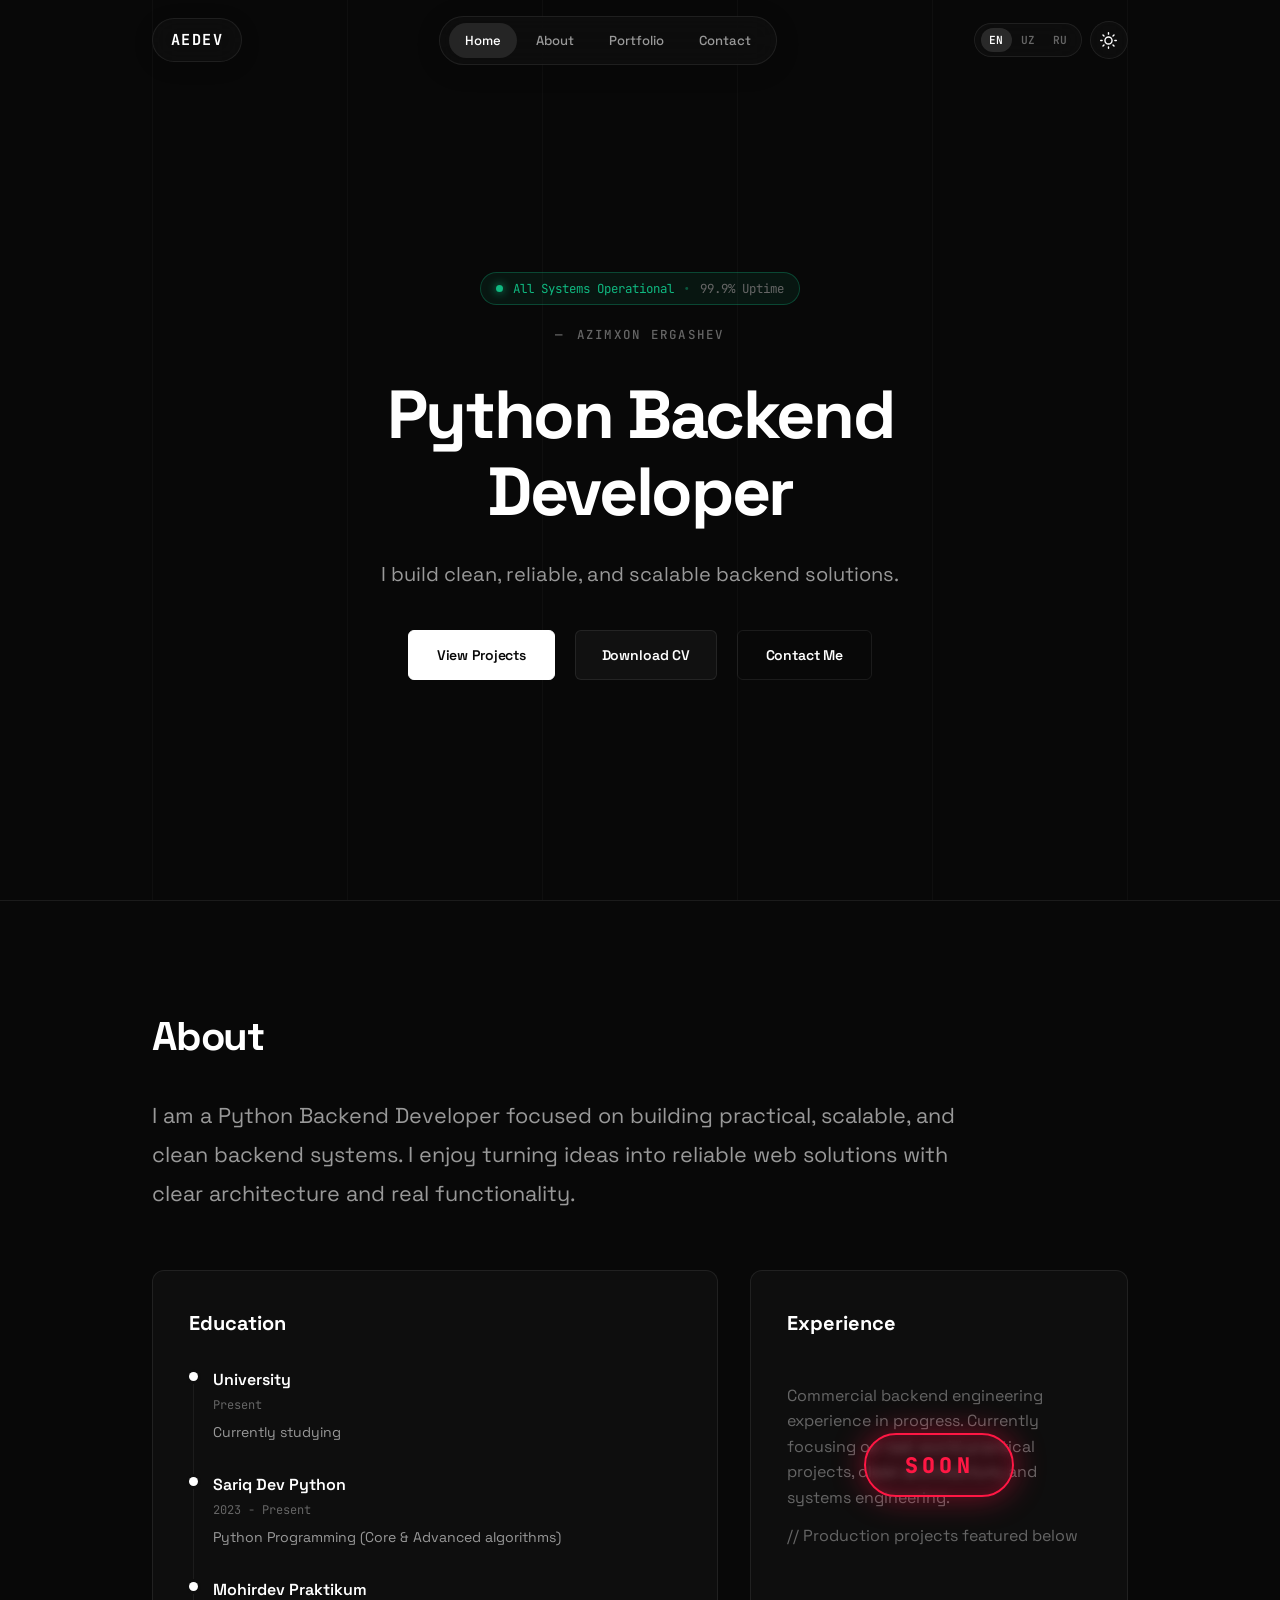
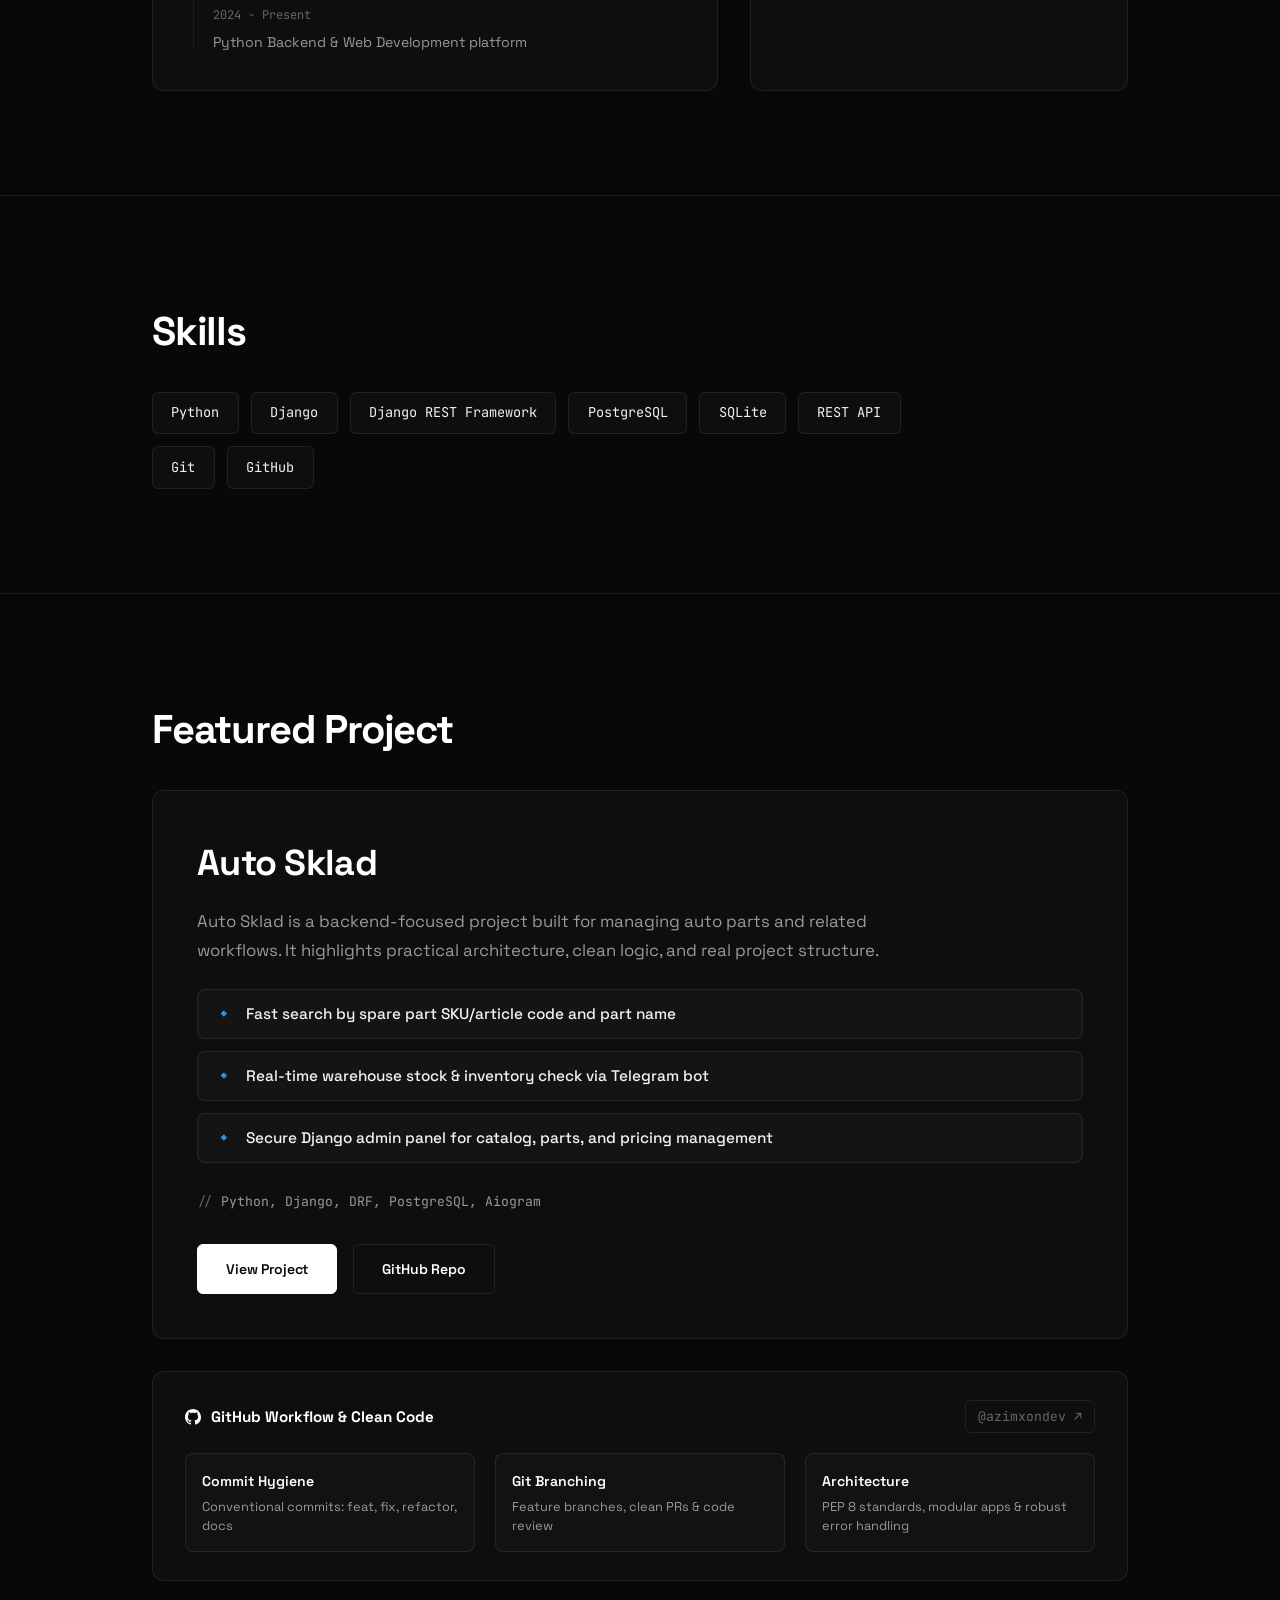
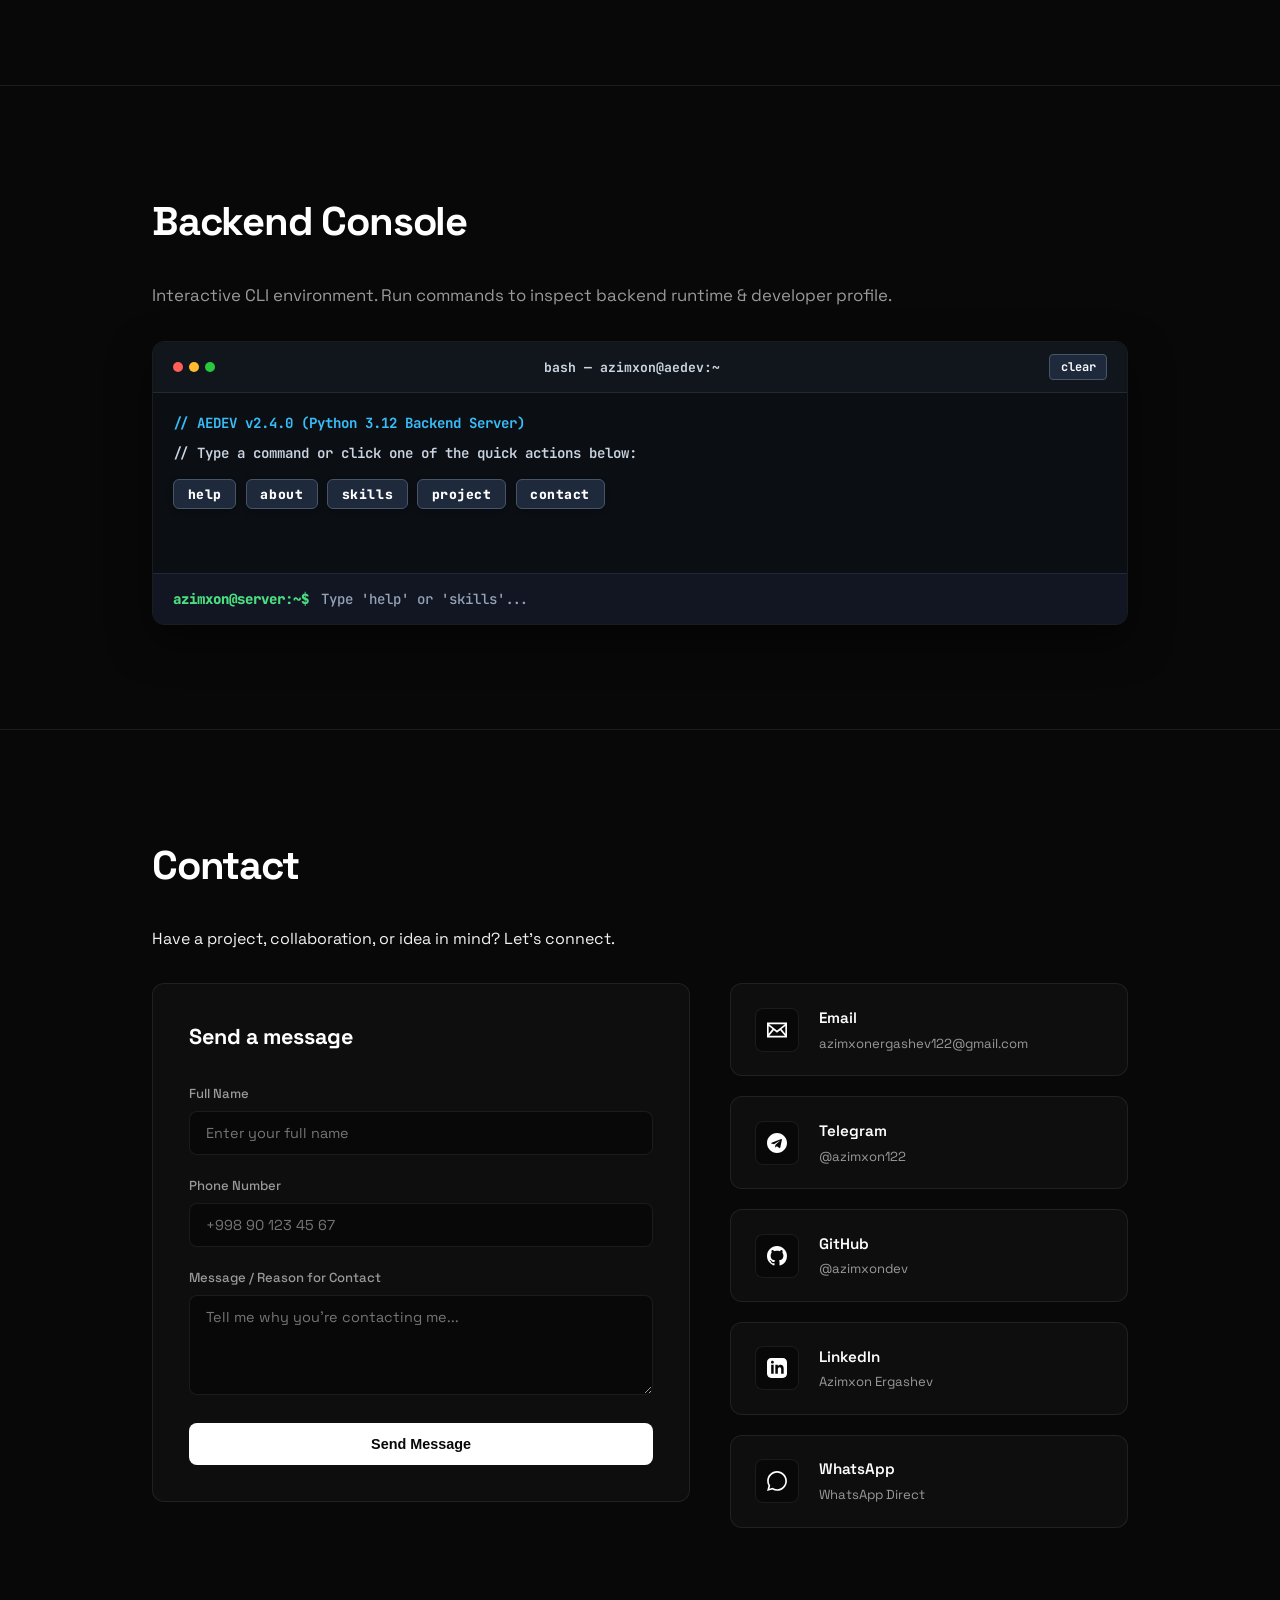
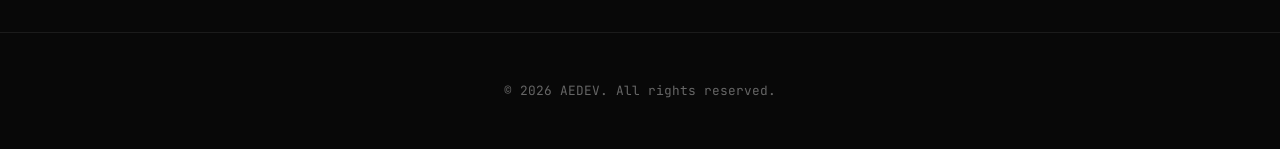
==== frontend/index.html @ 16f6b632 "feat: integrate FastAPI contact backend with direct Telegram notifications (@ae_contact_bot)" ====
<!DOCTYPE html>
<html lang="en" data-theme="dark">
<head>
  <meta charset="UTF-8">
  <meta name="viewport" content="width=device-width, initial-scale=1.0">
  <title>AEDEV — Azimxon Ergashev | Python Backend Developer</title>

  <!-- Favicon: Solid Black Circle with Centered White 'A' -->
  <link rel="icon" type="image/svg+xml" href="favicon.svg">
  <link rel="icon" type="image/png" sizes="32x32" href="favicon-32x32.png">
  <link rel="icon" type="image/png" sizes="16x16" href="favicon-16x16.png">
  <link rel="shortcut icon" href="favicon.ico">
  <link rel="apple-touch-icon" sizes="180x180" href="apple-touch-icon.png">
  <meta name="theme-color" content="#080808">

  <!-- SEO -->
  <meta name="description" content="Azimxon Ergashev — Python Backend Developer. I build clean, reliable, and scalable backend solutions.">
  <meta name="author" content="Azimxon Ergashev">
  <meta name="robots" content="index, follow">
  <link rel="canonical" href="https://azimxon.uz">

  <!-- Open Graph -->
  <meta property="og:type" content="website">
  <meta property="og:title" content="AEDEV — Azimxon Ergashev | Python Backend Developer">
  <meta property="og:description" content="I build clean, reliable, and scalable backend solutions.">
  <meta property="og:url" content="https://azimxon.uz">

  <!-- Google Fonts: Space Grotesk + JetBrains Mono -->
  <link rel="preconnect" href="https://fonts.googleapis.com">
  <link rel="preconnect" href="https://fonts.gstatic.com" crossorigin>
  <link href="https://fonts.googleapis.com/css2?family=JetBrains+Mono:wght@400;500;600&family=Space+Grotesk:wght@400;500;600;700;800&display=swap" rel="stylesheet">

  <!-- Stylesheet -->
  <link rel="stylesheet" href="style.css">
</head>
<body>

  <!-- Skip link for accessibility -->
  <a href="#main-content" class="skip-link">Skip to main content</a>

  <!-- Thin Vertical Grid Lines -->
  <div class="grid-lines" aria-hidden="true">
    <div class="grid-line"></div>
    <div class="grid-line"></div>
    <div class="grid-line"></div>
    <div class="grid-line"></div>
    <div class="grid-line"></div>
    <div class="grid-line"></div>
  </div>

  <!-- ======================================================================
       NAVBAR (Oval Floating Navbar + Theme & Language)
       ====================================================================== -->
  <header class="header" id="header">
    <div class="container header-inner">
      <a href="#hero" class="brand" aria-label="AEDEV — Azimxon Ergashev">
        <span>AEDEV</span>
      </a>

      <!-- Oval Navigation Pill -->
      <nav class="nav-pill" id="nav-pill" aria-label="Main Navigation">
        <ul class="nav-list">
          <li><a href="#hero" class="nav-link active" data-i18n="nav.home">Home</a></li>
          <li><a href="#about" class="nav-link" data-i18n="nav.about">About</a></li>
          <li><a href="#portfolio" class="nav-link" data-i18n="nav.portfolio">Portfolio</a></li>
          <li><a href="#contact" class="nav-link" data-i18n="nav.contact">Contact</a></li>
        </ul>
      </nav>

      <!-- Right Controls: Language Switcher + Day/Night Theme Toggle -->
      <div class="nav-controls">
        <!-- Language Switcher -->
        <div class="lang-switch" role="group" aria-label="Language Selector">
          <button type="button" class="lang-btn active" data-lang="en">EN</button>
          <button type="button" class="lang-btn" data-lang="uz">UZ</button>
          <button type="button" class="lang-btn" data-lang="ru">RU</button>
        </div>

        <!-- Day/Night Toggle Button -->
        <button type="button" class="theme-toggle-btn" id="theme-toggle" aria-label="Toggle light and dark theme">
          <!-- Sun Icon (shown in dark mode) -->
          <svg class="sun-icon" viewBox="0 0 24 24">
            <circle cx="12" cy="12" r="5"></circle>
            <line x1="12" y1="1" x2="12" y2="3"></line>
            <line x1="12" y1="21" x2="12" y2="23"></line>
            <line x1="4.22" y1="4.22" x2="5.64" y2="5.64"></line>
            <line x1="18.36" y1="18.36" x2="19.78" y2="19.78"></line>
            <line x1="1" y1="12" x2="3" y2="12"></line>
            <line x1="21" y1="12" x2="23" y2="12"></line>
            <line x1="4.22" y1="19.78" x2="5.64" y2="18.36"></line>
            <line x1="18.36" y1="5.64" x2="19.78" y2="4.22"></line>
          </svg>
          <!-- Moon Icon (shown in light mode) -->
          <svg class="moon-icon" style="display: none;" viewBox="0 0 24 24">
            <path d="M21 12.79A9 9 0 1 1 11.21 3 7 7 0 0 0 21 12.79z"></path>
          </svg>
        </button>

        <button type="button" class="mobile-toggle" id="mobile-toggle" aria-label="Toggle navigation" aria-expanded="false">
          <svg width="18" height="18" viewBox="0 0 24 24" fill="none" stroke="currentColor" stroke-width="2" stroke-linecap="round">
            <line x1="3" y1="12" x2="21" y2="12"></line>
            <line x1="3" y1="6" x2="21" y2="6"></line>
            <line x1="3" y1="18" x2="21" y2="18"></line>
          </svg>
        </button>
      </div>
    </div>
  </header>

  <!-- ======================================================================
       MAIN CONTENT
       ====================================================================== -->
  <main id="main-content">

    <!-- 1. HERO SECTION (100% CENTERED, BALANCED TYPOGRAPHY) -->
    <section class="hero" id="hero">
      <div class="container">
        <div class="hero-content">
          <div class="system-status-pill" aria-label="System status">
            <span class="status-pulse-dot"></span>
            <span class="status-text" data-i18n="status.system">All Systems Operational</span>
            <span class="status-sep">•</span>
            <span class="status-uptime">99.9% Uptime</span>
          </div>

          <div class="hero-eyebrow">AZIMXON ERGASHEV</div>
          <h1 class="hero-heading">
            <span class="heading-line-1">Python Backend</span>
            <span class="heading-line-2">Developer</span>
          </h1>
          <p class="hero-subtext" data-i18n="hero.subtext">
            I build clean, reliable, and scalable backend solutions.
          </p>
          <div class="hero-buttons">
            <a href="#portfolio" class="btn btn-primary" data-i18n="hero.btnProjects">View Projects</a>
            <a href="assets/Azimxon_Ergashev_CV.pdf" download="Azimxon_Ergashev_CV.pdf" class="btn btn-cv" data-i18n="hero.btnCV">
              <svg width="15" height="15" viewBox="0 0 24 24" fill="none" stroke="currentColor" stroke-width="2" stroke-linecap="round" stroke-linejoin="round"><path d="M21 15v4a2 2 0 0 1-2 2H5a2 2 0 0 1-2-2v-4"></path><polyline points="7 10 12 15 17 10"></polyline><line x1="12" y1="15" x2="12" y2="3"></line></svg>
              <span>Download CV</span>
            </a>
            <a href="#contact" class="btn btn-secondary" data-i18n="hero.btnContact">Contact Me</a>
          </div>
        </div>
      </div>
    </section>

    <!-- 2. ABOUT SECTION (Biography + Education & Experience) -->
    <section class="section" id="about">
      <div class="container">
        <h2 class="section-title" data-i18n="about.title">About</h2>
        <p class="about-text" data-i18n="about.text">
          I am a Python Backend Developer focused on building practical, scalable, and clean backend systems. I enjoy turning ideas into reliable web solutions with clear architecture and real functionality.
        </p>

        <!-- Education & Experience Grid (Image 2 Inspired) -->
        <div class="edu-exp-grid">
          <!-- Education Card -->
          <div class="edu-card">
            <div class="edu-card-title">
              <span data-i18n="edu.title">Education</span>
            </div>

            <div class="timeline-list">
              <!-- University -->
              <div class="timeline-item">
                <span class="timeline-dot"></span>
                <span class="timeline-heading" data-i18n="edu.uni">University</span>
                <span class="timeline-period" data-i18n="edu.uniPeriod">Present</span>
                <p class="timeline-desc" data-i18n="edu.uniDesc">Currently studying</p>
              </div>

              <!-- Online Platform: Sariq Dev -->
              <div class="timeline-item">
                <span class="timeline-dot"></span>
                <span class="timeline-heading">Sariq Dev Python</span>
                <span class="timeline-period" data-i18n="edu.sariqdevPeriod">2023 - Present</span>
                <p class="timeline-desc" data-i18n="edu.sariqdev">Python Programming (Core & Advanced algorithms)</p>
              </div>

              <!-- Online Platform: Mohirdev -->
              <div class="timeline-item">
                <span class="timeline-dot"></span>
                <span class="timeline-heading">Mohirdev Praktikum</span>
                <span class="timeline-period" data-i18n="edu.mohirdevPeriod">2024 - Present</span>
                <p class="timeline-desc" data-i18n="edu.mohirdev">Python Backend & Web Development platform</p>
              </div>
            </div>
          </div>

          <!-- Experience Card (Soon status overlay) -->
          <div class="exp-card">
            <div class="exp-card-title">
              <span data-i18n="exp.title">Experience</span>
            </div>

            <div class="exp-body">
              <div class="exp-empty-content">
                <p class="exp-empty-text" data-i18n="exp.desc">
                  Commercial backend engineering experience in progress. Currently focusing on real-world practical projects, clean architecture, and systems engineering.
                </p>
                <span class="exp-empty-hint" data-i18n="exp.hint">// Production projects featured below</span>
              </div>
              <div class="exp-soon-overlay">
                <span class="status-badge-soon" data-i18n="exp.soon">SOON</span>
              </div>
            </div>
          </div>
        </div>

      </div>
    </section>

    <!-- 3. SKILLS SECTION (Clean 8-item Backend list) -->
    <section class="section" id="skills">
      <div class="container">
        <h2 class="section-title" data-i18n="skills.title">Skills</h2>
        <div class="skills-grid" aria-label="Technical skills list">
          <span class="skill-tag">Python</span>
          <span class="skill-tag">Django</span>
          <span class="skill-tag">Django REST Framework</span>
          <span class="skill-tag">PostgreSQL</span>
          <span class="skill-tag">SQLite</span>
          <span class="skill-tag">REST API</span>
          <span class="skill-tag">Git</span>
          <span class="skill-tag">GitHub</span>
        </div>
      </div>
    </section>

    <!-- 4. FEATURED PROJECT SECTION -->
    <section class="section" id="portfolio">
      <div class="container">
        <h2 class="section-title" data-i18n="project.title">Featured Project</h2>
        <article class="project-card">
          <h3 class="project-name">Auto Sklad</h3>
          <p class="project-desc" data-i18n="project.desc">
            Auto Sklad is a backend-focused project built for managing auto parts and related workflows. It highlights practical architecture, clean logic, and real project structure.
          </p>
          <ul class="project-features-list">
            <li class="project-feature-item">
              <span class="feature-icon" aria-hidden="true">🔹</span>
              <span class="feature-text" data-i18n="project.feat1">Fast search by spare part SKU/article code and part name</span>
            </li>
            <li class="project-feature-item">
              <span class="feature-icon" aria-hidden="true">🔹</span>
              <span class="feature-text" data-i18n="project.feat2">Real-time warehouse stock & inventory check via Telegram bot</span>
            </li>
            <li class="project-feature-item">
              <span class="feature-icon" aria-hidden="true">🔹</span>
              <span class="feature-text" data-i18n="project.feat3">Secure Django admin panel for catalog, parts, and pricing management</span>
            </li>
          </ul>
          <div class="project-stack">Python, Django, DRF, PostgreSQL, Aiogram</div>
          <div class="project-actions">
            <a href="https://t.me/avtoozapchast_bot" target="_blank" rel="noopener noreferrer" class="btn btn-primary" data-i18n="project.btn">
              View Project
            </a>
            <a href="https://github.com/azimxondev/avtoozapchast" target="_blank" rel="noopener noreferrer" class="btn btn-secondary" data-i18n="project.githubBtn">
              GitHub Repo
            </a>
          </div>
        </article>

        <!-- Engineering & Git Workflow Standards Card -->
        <div class="git-standards-card">
          <div class="git-card-header">
            <div class="git-badge">
              <svg width="16" height="16" viewBox="0 0 24 24" fill="currentColor"><path d="M12 0C5.37 0 0 5.37 0 12c0 5.31 3.435 9.795 8.205 11.385.6.105.825-.255.825-.57 0-.285-.015-1.23-.015-2.235-3.015.555-3.795-.735-4.035-1.41-.135-.345-.72-1.41-1.23-1.695-.42-.225-1.02-.78-.015-.795.945-.015 1.62.87 1.845 1.23 1.08 1.815 2.805 1.305 3.495.99.105-.78.42-1.305.765-1.605-2.67-.3-5.46-1.335-5.46-5.925 0-1.305.465-2.385 1.23-3.225-.12-.3-.54-1.53.12-3.18 0 0 1.005-.315 3.3 1.23.96-.27 1.98-.405 3-.405s2.04.135 3 .405c2.295-1.56 3.3-1.23 3.3-1.23.66 1.65.24 2.88.12 3.18.765.84 1.23 1.905 1.23 3.225 0 4.605-2.805 5.625-5.475 5.925.435.375.81 1.095.81 2.22 0 1.605-.015 2.895-.015 3.3 0 .315.225.69.825.57A12.02 12.02 0 0024 12c0-6.63-5.37-12-12-12z"/></svg>
              <span>GitHub Workflow & Clean Code</span>
            </div>
            <a href="https://github.com/azimxondev" target="_blank" rel="noopener noreferrer" class="git-profile-link">
              @azimxondev ↗
            </a>
          </div>
          <div class="git-metrics-grid">
            <div class="git-metric-item">
              <span class="git-metric-title" data-i18n="git.commits">Commit Hygiene</span>
              <span class="git-metric-desc" data-i18n="git.commitsDesc">Conventional commits: feat, fix, refactor, docs</span>
            </div>
            <div class="git-metric-item">
              <span class="git-metric-title" data-i18n="git.branching">Git Branching</span>
              <span class="git-metric-desc" data-i18n="git.branchingDesc">Feature branches, clean PRs & code review</span>
            </div>
            <div class="git-metric-item">
              <span class="git-metric-title" data-i18n="git.clean">Architecture</span>
              <span class="git-metric-desc" data-i18n="git.cleanDesc">PEP 8 standards, modular apps & robust error handling</span>
            </div>
          </div>
        </div>

      </div>
    </section>

    <!-- INTERACTIVE BACKEND TERMINAL (CLI) -->
    <section class="section" id="terminal">
      <div class="container">
        <div class="terminal-title-area">
          <h2 class="section-title" data-i18n="term.title">Backend Console</h2>
          <p class="terminal-desc" data-i18n="term.desc">Interactive CLI environment. Run commands to inspect backend runtime & developer profile.</p>
        </div>

        <div class="terminal-window">
          <div class="terminal-topbar">
            <div class="terminal-dots">
              <span class="dot dot-red"></span>
              <span class="dot dot-yellow"></span>
              <span class="dot dot-green"></span>
            </div>
            <div class="terminal-title">bash — azimxon@aedev:~</div>
            <button type="button" class="term-clear-btn" id="term-clear-btn" title="Clear console">clear</button>
          </div>

          <div class="terminal-body" id="term-output">
            <div class="term-line term-welcome">// AEDEV v2.4.0 (Python 3.12 Backend Server)</div>
            <div class="term-line term-hint">// Type a command or click one of the quick actions below:</div>
            <div class="term-chips">
              <button type="button" class="term-chip" data-cmd="help">help</button>
              <button type="button" class="term-chip" data-cmd="about">about</button>
              <button type="button" class="term-chip" data-cmd="skills">skills</button>
              <button type="button" class="term-chip" data-cmd="project">project</button>
              <button type="button" class="term-chip" data-cmd="contact">contact</button>
            </div>
          </div>

          <div class="terminal-input-row">
            <span class="term-prompt">azimxon@server:~$</span>
            <input type="text" id="term-input" class="term-input" placeholder="Type 'help' or 'skills'..." autocomplete="off" spellcheck="false">
          </div>
        </div>
      </div>
    </section>

    <!-- 5. CONTACT SECTION (Screenshot 1: 2-Column Send a Message & Profiles Layout) -->
    <section class="section" id="contact">
      <div class="container">
        <h2 class="section-title" data-i18n="contact.title">Contact</h2>
        <p class="contact-desc" data-i18n="contact.desc">
          Have a project, collaboration, or idea in mind? Let’s connect.
        </p>

        <div class="contact-grid">
          <!-- Left Column: Send a message Form -->
          <div class="contact-form-card">
            <h3 class="form-card-title" data-i18n="form.cardTitle">Send a message</h3>
            <form class="contact-form-inner" id="direct-contact-form" novalidate>
              <!-- Anti-spam Honeypot (hidden from real users) -->
              <div style="position: absolute; left: -9999px; width: 1px; height: 1px; overflow: hidden;" aria-hidden="true">
                <input type="text" name="hp_website" id="hp-website" tabindex="-1" autocomplete="off">
              </div>

              <div class="form-item">
                <label for="input-name" data-i18n="form.name">Full Name</label>
                <input type="text" id="input-name" name="full_name" placeholder="Enter your full name" required minlength="2" maxlength="100" data-i18n-placeholder="form.namePlaceholder" autocomplete="name">
                <span class="field-error-msg" id="name-error" style="display:none;"></span>
              </div>

              <div class="form-item">
                <label for="input-phone" data-i18n="form.phone">Phone Number</label>
                <input type="tel" id="input-phone" name="phone" placeholder="+998 90 123 45 67" required minlength="7" maxlength="25" data-i18n-placeholder="form.phonePlaceholder" autocomplete="tel">
                <span class="field-error-msg" id="phone-error" style="display:none;"></span>
              </div>

              <div class="form-item">
                <label for="input-message" data-i18n="form.message">Message / Reason for Contact</label>
                <textarea id="input-message" name="message" placeholder="Tell me why you're contacting me..." required minlength="5" maxlength="3000" data-i18n-placeholder="form.msgPlaceholder"></textarea>
                <span class="field-error-msg" id="message-error" style="display:none;"></span>
              </div>

              <button type="submit" class="btn-form-send" id="btn-submit" data-i18n="form.send">Send Message</button>
              <div class="form-status-msg" id="form-status-msg" style="display:none;"></div>
            </form>
          </div>

          <!-- Right Column: Info Cards Stack (Screenshot 1: Email, Telegram, GitHub, LinkedIn, WhatsApp) -->
          <div class="contact-cards-stack">
            <!-- Email -->
            <a href="mailto:azimxonergashev122@gmail.com" class="info-card">
              <div class="info-card-icon">
                <svg viewBox="0 0 24 24"><path d="M0 3v18h24v-18h-24zm6.623 7.929l-4.623 5.712v-9.458l4.623 3.746zm-4.141-5.929h19.035l-9.517 7.713-9.518-7.713zm5.694 7.188l3.824 3.099 3.83-3.104 5.612 6.817h-18.779l5.513-6.812zm9.208-1.259l4.616-3.741v9.452l-4.616-5.711z"/></svg>
              </div>
              <div class="info-card-text">
                <span class="info-card-title">Email</span>
                <span class="info-card-sub">azimxonergashev122@gmail.com</span>
              </div>
            </a>

            <!-- Telegram -->
            <a href="https://t.me/azimxon122" target="_blank" rel="noopener noreferrer" class="info-card">
              <div class="info-card-icon">
                <svg viewBox="0 0 24 24"><path d="M12 0C5.373 0 0 5.373 0 12s5.373 12 12 12 12-5.373 12-12S18.627 0 12 0zm5.894 8.221l-1.97 9.28c-.145.658-.537.818-1.084.508l-3-2.21-1.446 1.394c-.16.16-.295.295-.605.295l.213-3.053 5.56-5.023c.242-.213-.054-.333-.373-.121l-6.871 4.326-2.962-.924c-.643-.204-.657-.643.136-.953l11.57-4.461c.537-.194 1.006.131.832.942z"/></svg>
              </div>
              <div class="info-card-text">
                <span class="info-card-title">Telegram</span>
                <span class="info-card-sub">@azimxon122</span>
              </div>
            </a>

            <!-- GitHub -->
            <a href="https://github.com/azimxondev" target="_blank" rel="noopener noreferrer" class="info-card">
              <div class="info-card-icon">
                <svg viewBox="0 0 24 24"><path d="M12 0C5.37 0 0 5.37 0 12c0 5.31 3.435 9.795 8.205 11.385.6.105.825-.255.825-.57 0-.285-.015-1.23-.015-2.235-3.015.555-3.795-.735-4.035-1.41-.135-.345-.72-1.41-1.23-1.695-.42-.225-1.02-.78-.015-.795.945-.015 1.62.87 1.845 1.23 1.08 1.815 2.805 1.305 3.495.99.105-.78.42-1.305.765-1.605-2.67-.3-5.46-1.335-5.46-5.925 0-1.305.465-2.385 1.23-3.225-.12-.3-.54-1.53.12-3.18 0 0 1.005-.315 3.3 1.23.96-.27 1.98-.405 3-.405s2.04.135 3 .405c2.295-1.56 3.3-1.23 3.3-1.23.66 1.65.24 2.88.12 3.18.765.84 1.23 1.905 1.23 3.225 0 4.605-2.805 5.625-5.475 5.925.435.375.81 1.095.81 2.22 0 1.605-.015 2.895-.015 3.3 0 .315.225.69.825.57A12.02 12.02 0 0024 12c0-6.63-5.37-12-12-12z"/></svg>
              </div>
              <div class="info-card-text">
                <span class="info-card-title">GitHub</span>
                <span class="info-card-sub">@azimxondev</span>
              </div>
            </a>

            <!-- LinkedIn -->
            <a href="https://www.linkedin.com/in/azimxon-ergashev-732b803a9/" target="_blank" rel="noopener noreferrer" class="info-card">
              <div class="info-card-icon">
                <svg viewBox="0 0 24 24"><path d="M19 0h-14c-2.761 0-5 2.239-5 5v14c0 2.761 2.239 5 5 5h14c2.762 0 5-2.239 5-5v-14c0-2.761-2.238-5-5-5zm-11 19h-3v-11h3v11zm-1.5-12.268c-.966 0-1.75-.79-1.75-1.764s.784-1.764 1.75-1.764 1.75.79 1.75 1.764-.783 1.764-1.75 1.764zm13.5 12.268h-3v-5.604c0-3.368-4-3.113-4 0v5.604h-3v-11h3v1.765c1.396-2.586 7-2.777 7 2.476v6.759z"/></svg>
              </div>
              <div class="info-card-text">
                <span class="info-card-title">LinkedIn</span>
                <span class="info-card-sub">Azimxon Ergashev</span>
              </div>
            </a>

            <!-- WhatsApp Button -->
            <a href="https://wa.me/?text=Assalomu%20alaykum%20Azimxon,%20portfoliongiz%20orqali%20yozmoqdaman" target="_blank" rel="noopener noreferrer" class="info-card">
              <div class="info-card-icon">
                <svg viewBox="0 0 24 24"><path d="M.057 24l1.687-6.163c-1.041-1.804-1.588-3.849-1.587-5.946.003-6.556 5.338-11.891 11.893-11.891 3.181.001 6.167 1.24 8.413 3.488 2.245 2.248 3.481 5.236 3.48 8.414-.003 6.557-5.338 11.892-11.893 11.892-1.99-.001-3.951-.5-5.688-1.448l-6.305 1.654zm6.597-3.807c1.676.995 3.276 1.591 5.392 1.592 5.448 0 9.886-4.434 9.889-9.885.002-5.462-4.415-9.89-9.881-9.892-5.452 0-9.887 4.434-9.889 9.884-.001 2.225.651 3.891 1.746 5.634l-.999 3.648 3.742-.981z"/></svg>
              </div>
              <div class="info-card-text">
                <span class="info-card-title">WhatsApp</span>
                <span class="info-card-sub" data-i18n="contact.whatsappSub">WhatsApp Direct</span>
              </div>
            </a>
          </div>
        </div>
      </div>
    </section>

  </main>

  <!-- Toast Notification -->
  <div class="toast-notice" id="toast-notice">
    Xabaringiz qabul qilindi! Tez orada siz bilan bog'lanamiz.
  </div>

  <!-- ======================================================================
       FOOTER
       ====================================================================== -->
  <footer class="footer">
    <div class="container" data-i18n="footer.rights">
      &copy; 2026 AEDEV. All rights reserved.
    </div>
  </footer>

  <!-- Script -->
  <script src="script.js"></script>
</body>
</html>
---- frontend/style.css ----
/* ==========================================================================
   AEDEV — AZIMXON ERGASHEV PORTFOLIO STYLESHEET
   Aesthetic: Dark Minimalist Software Engineer Portfolio
   Features: Perfectly Centered Hero, Education & Experience Timeline, Split Contact
   ========================================================================== */

:root {
  /* Dark Theme (Default) */
  --bg-black: #080808;
  --bg-card: #0e0e0e;
  --bg-card-hover: #141414;
  --bg-pill: rgba(14, 14, 14, 0.88);
  --bg-input: #121212;

  --text-white: #ffffff;
  --text-primary: #f2f2f2;
  --text-secondary: #999999;
  --text-muted: #666666;

  --border-hairline: rgba(255, 255, 255, 0.08);
  --border-subtle: #1c1c1c;
  --border-hover: #333333;
  --border-focus: #ffffff;

  --grid-line: rgba(255, 255, 255, 0.03);
  --accent: #8ccfb7;

  --font-sans: 'Space Grotesk', -apple-system, BlinkMacSystemFont, 'Segoe UI', Roboto, sans-serif;
  --font-mono: 'JetBrains Mono', 'IBM Plex Mono', Menlo, monospace;

  --container-width: 1040px;
  --nav-height: 84px;

  --transition-fast: 150ms ease;
  --transition-smooth: 250ms cubic-bezier(0.16, 1, 0.3, 1);
}

/* Light Theme */
[data-theme="light"] {
  --bg-black: #f8fafc;
  --bg-card: #ffffff;
  --bg-card-hover: #f1f5f9;
  --bg-pill: rgba(255, 255, 255, 0.98);
  --bg-input: #ffffff;

  --text-white: #090d16;
  --text-primary: #1e293b;
  --text-secondary: #475569;
  --text-muted: #64748b;

  --border-hairline: #e2e8f0;
  --border-subtle: #cbd5e1;
  --border-hover: #0f172a;
  --border-focus: #0f172a;

  --grid-line: rgba(15, 23, 42, 0.04);
  --accent: #0f172a;
}

*, *::before, *::after {
  box-sizing: border-box;
  margin: 0;
  padding: 0;
}

html {
  font-size: 16px;
  scroll-behavior: smooth;
  color-scheme: dark;
  -webkit-font-smoothing: antialiased;
}

[data-theme="light"] html {
  color-scheme: light;
}

body {
  font-family: var(--font-sans);
  background-color: var(--bg-black);
  color: var(--text-primary);
  line-height: 1.6;
  overflow-x: hidden;
  position: relative;
  min-height: 100vh;
  transition: background-color var(--transition-smooth), color var(--transition-smooth);
}

/* Skip link */
.skip-link {
  position: absolute;
  top: -80px;
  left: 2rem;
  background: var(--text-white);
  color: var(--bg-black);
  padding: 0.6rem 1.2rem;
  font-size: 0.85rem;
  font-weight: 600;
  border-radius: 4px;
  z-index: 1000;
  transition: top var(--transition-fast);
}
.skip-link:focus {
  top: 1.5rem;
}

:focus-visible {
  outline: 2px solid var(--text-white);
  outline-offset: 3px;
}

/* --------------------------------------------------------------------------
   THIN VERTICAL GRID LINES
   -------------------------------------------------------------------------- */
.grid-lines {
  position: fixed;
  inset: 0;
  pointer-events: none;
  z-index: 0;
  display: flex;
  justify-content: space-between;
  max-width: var(--container-width);
  margin: 0 auto;
  padding: 0 2rem;
  width: 100%;
}

.grid-line {
  width: 1px;
  height: 100%;
  background-color: var(--grid-line);
}

@media (max-width: 768px) {
  .grid-lines .grid-line:nth-child(n+5) {
    display: none;
  }
}

.container {
  width: 100%;
  max-width: var(--container-width);
  margin: 0 auto;
  padding: 0 2rem;
  position: relative;
  z-index: 1;
}

@media (max-width: 640px) {
  .container {
    padding: 0 1.25rem;
  }
}

/* --------------------------------------------------------------------------
   NAVBAR (Oval Floating Navbar with Theme & Language)
   -------------------------------------------------------------------------- */
.header {
  position: fixed;
  top: 1rem;
  left: 0;
  width: 100%;
  z-index: 100;
  pointer-events: none;
}

.header-inner {
  display: flex;
  align-items: center;
  justify-content: space-between;
  width: 100%;
  pointer-events: auto;
}

.brand {
  font-family: var(--font-mono);
  font-size: 0.95rem;
  font-weight: 700;
  letter-spacing: 0.1em;
  color: var(--text-white);
  text-decoration: none;
  display: inline-flex;
  align-items: center;
  gap: 0.5rem;
  background-color: var(--bg-pill);
  backdrop-filter: blur(14px);
  -webkit-backdrop-filter: blur(14px);
  border: 1px solid var(--border-hairline);
  padding: 0.55rem 1.1rem;
  border-radius: 9999px;
  box-shadow: 0 4px 20px rgba(0, 0, 0, 0.15);
  transition: all var(--transition-fast);
}

.brand:hover {
  border-color: var(--border-hover);
  transform: translateY(-1px);
}

/* Oval Nav Pill */
.nav-pill {
  display: flex;
  align-items: center;
  background-color: var(--bg-pill);
  backdrop-filter: blur(14px);
  -webkit-backdrop-filter: blur(14px);
  border: 1px solid var(--border-hairline);
  border-radius: 9999px;
  padding: 0.35rem 0.55rem;
  box-shadow: 0 4px 25px rgba(0, 0, 0, 0.18);
}

.nav-list {
  display: flex;
  align-items: center;
  list-style: none;
  gap: 0.2rem;
}

.nav-link {
  display: block;
  padding: 0.45rem 1rem;
  font-size: 0.82rem;
  font-weight: 500;
  color: var(--text-secondary);
  text-decoration: none;
  border-radius: 9999px;
  transition: all var(--transition-fast);
}

.nav-link:hover {
  color: var(--text-white);
}

.nav-link.active {
  color: var(--text-white);
  background-color: rgba(255, 255, 255, 0.1);
}

[data-theme="light"] .nav-link.active {
  background-color: rgba(0, 0, 0, 0.08);
}

/* Right Controls (Theme Toggle + Lang Switcher) */
.nav-controls {
  display: flex;
  align-items: center;
  gap: 0.5rem;
}

.lang-switch {
  display: flex;
  align-items: center;
  background-color: var(--bg-pill);
  backdrop-filter: blur(14px);
  -webkit-backdrop-filter: blur(14px);
  border: 1px solid var(--border-hairline);
  border-radius: 9999px;
  padding: 0.25rem 0.35rem;
}

.lang-btn {
  background: transparent;
  border: none;
  color: var(--text-muted);
  font-family: var(--font-mono);
  font-size: 0.7rem;
  font-weight: 600;
  padding: 0.3rem 0.55rem;
  border-radius: 9999px;
  cursor: pointer;
  transition: all var(--transition-fast);
}

.lang-btn:hover {
  color: var(--text-white);
}

.lang-btn.active {
  color: var(--text-white);
  background: rgba(255, 255, 255, 0.12);
}

[data-theme="light"] .lang-btn.active {
  background: rgba(0, 0, 0, 0.08);
}

/* Day/Night Theme Toggle Button */
.theme-toggle-btn {
  display: inline-flex;
  align-items: center;
  justify-content: center;
  width: 38px;
  height: 38px;
  background-color: var(--bg-pill);
  backdrop-filter: blur(14px);
  -webkit-backdrop-filter: blur(14px);
  border: 1px solid var(--border-hairline);
  border-radius: 50%;
  color: var(--text-white);
  cursor: pointer;
  transition: all var(--transition-fast);
}

.theme-toggle-btn:hover {
  border-color: var(--border-hover);
  transform: rotate(15deg);
}

.theme-toggle-btn svg {
  width: 17px;
  height: 17px;
  stroke: currentColor;
  fill: none;
  stroke-width: 2;
  stroke-linecap: round;
  stroke-linejoin: round;
}

.mobile-toggle {
  display: none;
  background: var(--bg-pill);
  border: 1px solid var(--border-hairline);
  color: var(--text-white);
  width: 38px;
  height: 38px;
  border-radius: 50%;
  align-items: center;
  justify-content: center;
  cursor: pointer;
}

@media (max-width: 768px) {
  .nav-pill {
    position: fixed;
    top: 5rem;
    left: 1.25rem;
    right: 1.25rem;
    flex-direction: column;
    border-radius: 14px;
    padding: 1rem;
    background-color: var(--bg-card);
    border: 1px solid var(--border-subtle);
    display: none;
  }
  .nav-pill.open {
    display: flex;
  }
  .nav-list {
    flex-direction: column;
    width: 100%;
    gap: 0.5rem;
  }
  .nav-link {
    width: 100%;
    text-align: center;
    padding: 0.7rem;
  }
  .mobile-toggle {
    display: inline-flex;
  }
}

/* --------------------------------------------------------------------------
   1. HERO SECTION (100% CENTERED, BALANCED TYPOGRAPHY)
   -------------------------------------------------------------------------- */
.hero {
  min-height: 100vh;
  display: flex;
  align-items: center;
  justify-content: center;
  text-align: center;
  padding-top: calc(var(--nav-height) + 2rem);
  padding-bottom: 4rem;
  position: relative;
}

.hero-content {
  max-width: 860px;
  margin: 0 auto;
  display: flex;
  flex-direction: column;
  align-items: center;
  text-align: center;
}

.hero-eyebrow {
  font-family: var(--font-mono);
  font-size: 0.78rem;
  font-weight: 500;
  letter-spacing: 0.18em;
  text-transform: uppercase;
  color: var(--text-muted);
  margin-bottom: 2rem;
  display: inline-flex;
  align-items: center;
  justify-content: center;
  gap: 0.75rem;
}

.hero-eyebrow::before {
  content: '—';
  color: var(--text-muted);
}

/* Centered & Perfectly Balanced Headline */
.hero-heading {
  font-size: clamp(2.5rem, 5.5vw, 4.25rem);
  font-weight: 800;
  letter-spacing: -0.035em;
  line-height: 1.12;
  color: var(--text-white);
  margin-bottom: 1.75rem;
  text-align: center;
}

.heading-line-1 {
  display: block;
}

.heading-line-2 {
  display: block;
  color: var(--text-white);
}

.hero-subtext {
  font-size: clamp(1.05rem, 1.8vw, 1.25rem);
  color: var(--text-secondary);
  line-height: 1.6;
  max-width: 580px;
  margin: 0 auto 2.5rem;
  text-align: center;
}

.hero-buttons {
  display: flex;
  align-items: center;
  justify-content: center;
  gap: 1.25rem;
  flex-wrap: wrap;
}

.btn {
  display: inline-flex;
  align-items: center;
  gap: 0.6rem;
  padding: 0.8rem 1.75rem;
  font-size: 0.875rem;
  font-weight: 600;
  text-decoration: none;
  border-radius: 6px;
  transition: all var(--transition-smooth);
  cursor: pointer;
  letter-spacing: -0.01em;
}

.btn-primary {
  background-color: var(--text-white);
  color: var(--bg-black);
  border: 1px solid var(--text-white);
}

.btn-primary:hover {
  opacity: 0.9;
  transform: translateY(-2px);
}

.btn-secondary {
  background-color: transparent;
  color: var(--text-white);
  border: 1px solid var(--border-hairline);
}

.btn-secondary:hover {
  border-color: var(--border-hover);
  background-color: rgba(255, 255, 255, 0.03);
  transform: translateY(-2px);
}

/* --------------------------------------------------------------------------
   COMMON SECTION STYLES
   -------------------------------------------------------------------------- */
.section {
  padding: 6.5rem 0;
  border-top: 1px solid var(--border-hairline);
}

.section-title {
  font-size: clamp(1.8rem, 3.5vw, 2.5rem);
  font-weight: 700;
  letter-spacing: -0.03em;
  color: var(--text-white);
  margin-bottom: 1.75rem;
}

/* --------------------------------------------------------------------------
   2. ABOUT SECTION & NEW EDUCATION / EXPERIENCE TIMELINE
   -------------------------------------------------------------------------- */
.about-text {
  font-size: clamp(1.1rem, 1.8vw, 1.35rem);
  line-height: 1.8;
  color: var(--text-secondary);
  max-width: 820px;
  margin-bottom: 3.5rem;
}

/* Education & Experience Split Grid */
.edu-exp-grid {
  display: grid;
  grid-template-columns: 1.2fr 0.8fr;
  gap: 2rem;
  margin-top: 2.5rem;
}

@media (max-width: 800px) {
  .edu-exp-grid {
    grid-template-columns: 1fr;
  }
}

.edu-card, .exp-card {
  background-color: var(--bg-card);
  border: 1px solid var(--border-hairline);
  border-radius: 12px;
  padding: 2.25rem;
  position: relative;
}

.edu-card-title, .exp-card-title {
  font-size: 1.25rem;
  font-weight: 700;
  color: var(--text-white);
  margin-bottom: 1.75rem;
  display: flex;
  align-items: center;
  justify-content: space-between;
}

/* Clean Timeline List */
.timeline-list {
  display: flex;
  flex-direction: column;
  gap: 1.75rem;
  position: relative;
  padding-left: 1.5rem;
}

.timeline-list::before {
  content: '';
  position: absolute;
  top: 6px;
  bottom: 6px;
  left: 4px;
  width: 1px;
  background-color: var(--border-subtle);
}

.timeline-item {
  position: relative;
  display: flex;
  flex-direction: column;
  gap: 0.25rem;
}

.timeline-dot {
  position: absolute;
  top: 5px;
  left: -1.5rem;
  width: 9px;
  height: 9px;
  border-radius: 50%;
  background-color: var(--text-white);
  box-shadow: 0 0 0 3px var(--bg-card);
}

.timeline-heading {
  font-size: 1rem;
  font-weight: 600;
  color: var(--text-white);
}

.timeline-period {
  font-family: var(--font-mono);
  font-size: 0.75rem;
  color: var(--text-muted);
}

.timeline-desc {
  font-size: 0.88rem;
  color: var(--text-secondary);
  line-height: 1.55;
  margin-top: 0.15rem;
}

.exp-body {
  position: relative;
  min-height: 150px;
  display: flex;
  align-items: center;
}

.exp-empty-content {
  display: flex;
  flex-direction: column;
  gap: 0.75rem;
  padding: 1rem 0;
  opacity: 0.38;
  filter: blur(0.4px);
  transition: opacity var(--transition-smooth);
}

.exp-card:hover .exp-empty-content {
  opacity: 0.55;
}

.exp-soon-overlay {
  position: absolute;
  inset: 0;
  display: flex;
  align-items: center;
  justify-content: center;
  pointer-events: none;
}

.status-badge-soon {
  font-family: var(--font-mono);
  font-size: 1.35rem;
  font-weight: 900;
  letter-spacing: 0.2em;
  text-transform: uppercase;
  color: #ff1744;
  background-color: rgba(255, 23, 68, 0.16);
  border: 2.5px solid #ff1744;
  box-shadow: 0 0 32px rgba(255, 23, 68, 0.45), inset 0 0 16px rgba(255, 23, 68, 0.2);
  padding: 0.8rem 2.4rem;
  border-radius: 9999px;
  backdrop-filter: blur(5px);
  -webkit-backdrop-filter: blur(5px);
  transition: all var(--transition-smooth);
  display: inline-block;
  white-space: nowrap;
}

.exp-card:hover .status-badge-soon {
  border-color: #ff1744;
  box-shadow: 0 0 48px rgba(255, 23, 68, 0.7), inset 0 0 20px rgba(255, 23, 68, 0.3);
  transform: scale(1.06);
}

/* --------------------------------------------------------------------------
   3. SKILLS SECTION
   -------------------------------------------------------------------------- */
.skills-grid {
  display: flex;
  flex-wrap: wrap;
  gap: 0.75rem;
  max-width: 780px;
}

.skill-tag {
  font-family: var(--font-mono);
  font-size: 0.85rem;
  color: var(--text-primary);
  background-color: var(--bg-card);
  border: 1px solid var(--border-hairline);
  padding: 0.6rem 1.15rem;
  border-radius: 6px;
  transition: all var(--transition-fast);
}

.skill-tag:hover {
  border-color: var(--border-hover);
  background-color: var(--bg-card-hover);
  transform: translateY(-1px);
}

/* --------------------------------------------------------------------------
   4. FEATURED PROJECT SECTION (Auto Sklad)
   -------------------------------------------------------------------------- */
.project-card {
  background-color: var(--bg-card);
  border: 1px solid var(--border-hairline);
  border-radius: 12px;
  padding: 2.75rem;
  transition: border-color var(--transition-smooth);
}

.project-card:hover {
  border-color: var(--border-hover);
}

.project-name {
  font-size: clamp(1.8rem, 3vw, 2.25rem);
  font-weight: 700;
  letter-spacing: -0.02em;
  color: var(--text-white);
  margin-bottom: 0.85rem;
}

.project-desc {
  font-size: 1.05rem;
  line-height: 1.75;
  color: var(--text-secondary);
  max-width: 740px;
  margin-bottom: 1.5rem;
}

/* Project Practical Features List */
.project-features-list {
  list-style: none;
  padding: 0;
  margin: 0 0 1.75rem 0;
  display: flex;
  flex-direction: column;
  gap: 0.75rem;
}

.project-feature-item {
  display: flex;
  align-items: flex-start;
  gap: 0.75rem;
  font-size: 0.96rem;
  line-height: 1.55;
  color: var(--text-primary);
  background-color: var(--bg-card-hover);
  border: 1px solid var(--border-hairline);
  padding: 0.75rem 1rem;
  border-radius: 8px;
  transition: all var(--transition-fast);
}

.project-feature-item:hover {
  border-color: var(--border-hover);
  transform: translateX(4px);
}

.feature-icon {
  font-size: 1rem;
  line-height: 1.5;
  flex-shrink: 0;
}

.feature-text {
  font-weight: 500;
  color: var(--text-primary);
}

.project-stack {
  font-family: var(--font-mono);
  font-size: 0.82rem;
  color: var(--text-secondary);
  margin-bottom: 2rem;
  display: flex;
  align-items: center;
  gap: 0.5rem;
}

.project-stack::before {
  content: '//';
  color: var(--text-muted);
}

.project-actions {
  display: flex;
  align-items: center;
  gap: 1rem;
  flex-wrap: wrap;
}

@media (max-width: 640px) {
  .project-card {
    padding: 1.75rem;
  }
}

/* --------------------------------------------------------------------------
   5. CONTACT SECTION (Screenshot 1: Split Form & Cards Layout)
   -------------------------------------------------------------------------- */
.contact-grid {
  display: grid;
  grid-template-columns: 1.15fr 0.85fr;
  gap: 2.5rem;
  margin-top: 2rem;
  align-items: start;
}

@media (max-width: 860px) {
  .contact-grid {
    grid-template-columns: 1fr;
    gap: 2rem;
  }
}

/* Left Form Box (Screenshot 1: Send a message card) */
.contact-form-card {
  background-color: var(--bg-card);
  border: 1px solid var(--border-hairline);
  border-radius: 12px;
  padding: 2.25rem;
}

.form-card-title {
  font-size: 1.35rem;
  font-weight: 700;
  color: var(--text-white);
  margin-bottom: 1.75rem;
}

.contact-form-inner {
  display: flex;
  flex-direction: column;
  gap: 1.25rem;
}

.form-item {
  display: flex;
  flex-direction: column;
  gap: 0.45rem;
}

.form-item label {
  font-size: 0.82rem;
  font-weight: 500;
  color: var(--text-secondary);
}

.form-item input,
.form-item textarea {
  background-color: var(--bg-black);
  border: 1px solid var(--border-hairline);
  color: var(--text-white);
  font-family: var(--font-sans);
  font-size: 0.9rem;
  padding: 0.75rem 1rem;
  border-radius: 8px;
  outline: none;
  transition: border-color var(--transition-fast);
}

.form-item input:focus,
.form-item textarea:focus {
  border-color: var(--border-focus);
}

.form-item textarea {
  resize: vertical;
  min-height: 100px;
}

.btn-form-send {
  background-color: #ffffff;
  color: #080808;
  font-weight: 600;
  font-size: 0.9rem;
  border: none;
  border-radius: 8px;
  padding: 0.8rem 1.5rem;
  cursor: pointer;
  margin-top: 0.5rem;
  transition: opacity var(--transition-fast), transform var(--transition-fast);
  width: 100%;
  text-align: center;
}

.btn-form-send:hover:not(:disabled) {
  opacity: 0.9;
  transform: translateY(-1px);
}

.btn-form-send:disabled {
  opacity: 0.7;
  cursor: not-allowed;
  transform: none !important;
}

.btn-form-send.state-success {
  background-color: #10b981 !important;
  color: #ffffff !important;
}

.btn-form-send.state-error {
  background-color: #ef4444 !important;
  color: #ffffff !important;
}

.form-status-msg {
  margin-top: 0.75rem;
  padding: 0.7rem 1rem;
  border-radius: 8px;
  font-size: 0.85rem;
  font-family: var(--font-mono);
  text-align: center;
  line-height: 1.4;
  animation: toastIn 200ms ease;
}

.form-status-msg.status-success {
  background: rgba(16, 185, 129, 0.1);
  border: 1px solid rgba(16, 185, 129, 0.3);
  color: #34d399;
}

.form-status-msg.status-error {
  background: rgba(239, 68, 68, 0.1);
  border: 1px solid rgba(239, 68, 68, 0.3);
  color: #f87171;
}

.field-error-msg {
  font-family: var(--font-mono);
  font-size: 0.75rem;
  color: #f87171;
  margin-top: 0.25rem;
}

/* Right Contact Cards Stack (Screenshot 1: Email, Telegram, GitHub, etc.) */
.contact-cards-stack {
  display: flex;
  flex-direction: column;
  gap: 1.25rem;
}

.info-card {
  display: flex;
  align-items: center;
  gap: 1.25rem;
  background-color: var(--bg-card);
  border: 1px solid var(--border-hairline);
  border-radius: 12px;
  padding: 1.35rem 1.5rem;
  text-decoration: none;
  color: var(--text-primary);
  transition: all var(--transition-fast);
}

.info-card:hover {
  border-color: var(--border-hover);
  background-color: var(--bg-card-hover);
  transform: translateX(4px);
}

.info-card-icon {
  display: flex;
  align-items: center;
  justify-content: center;
  width: 44px;
  height: 44px;
  background-color: var(--bg-black);
  border: 1px solid var(--border-hairline);
  border-radius: 8px;
  color: var(--text-white);
  flex-shrink: 0;
}

.info-card-icon svg {
  width: 20px;
  height: 20px;
  fill: currentColor;
}

.info-card-text {
  display: flex;
  flex-direction: column;
  gap: 0.15rem;
}

.info-card-title {
  font-size: 0.95rem;
  font-weight: 600;
  color: var(--text-white);
}

.info-card-sub {
  font-size: 0.82rem;
  color: var(--text-secondary);
}

/* Toast Notice */
.toast-notice {
  position: fixed;
  bottom: 2rem;
  right: 2rem;
  background-color: var(--bg-pill);
  backdrop-filter: blur(14px);
  border: 1px solid var(--border-hairline);
  color: var(--text-white);
  padding: 0.85rem 1.5rem;
  border-radius: 8px;
  font-size: 0.88rem;
  box-shadow: 0 10px 30px rgba(0, 0, 0, 0.4);
  z-index: 2000;
  display: none;
  animation: toastIn 200ms ease;
}

.toast-notice.show {
  display: block;
}

@keyframes toastIn {
  from { transform: translateY(10px); opacity: 0; }
  to { transform: translateY(0); opacity: 1; }
}

/* --------------------------------------------------------------------------
   FOOTER
   -------------------------------------------------------------------------- */
.footer {
  padding: 3rem 0;
  border-top: 1px solid var(--border-hairline);
  text-align: center;
  font-family: var(--font-mono);
  font-size: 0.8rem;
  color: var(--text-muted);
}

/* --------------------------------------------------------------------------
   SYSTEM STATUS PILL (LIVE UPTIME)
   -------------------------------------------------------------------------- */
.system-status-pill {
  display: inline-flex;
  align-items: center;
  gap: 0.6rem;
  background-color: rgba(16, 185, 129, 0.08);
  border: 1px solid rgba(16, 185, 129, 0.3);
  padding: 0.35rem 0.95rem;
  border-radius: 9999px;
  font-family: var(--font-mono);
  font-size: 0.78rem;
  color: #10b981;
  margin-bottom: 1.25rem;
}

.status-pulse-dot {
  width: 7px;
  height: 7px;
  border-radius: 50%;
  background-color: #10b981;
  box-shadow: 0 0 10px #10b981;
  animation: pulse-dot 2s infinite ease-in-out;
}

@keyframes pulse-dot {
  0%, 100% {
    transform: scale(1);
    opacity: 1;
  }
  50% {
    transform: scale(1.35);
    opacity: 0.6;
  }
}

.status-sep {
  color: rgba(16, 185, 129, 0.4);
}

.status-uptime {
  color: var(--text-muted);
}

/* --------------------------------------------------------------------------
   CV DOWNLOAD BUTTON
   -------------------------------------------------------------------------- */
.btn-cv {
  display: inline-flex;
  align-items: center;
  gap: 0.55rem;
  background: rgba(255, 255, 255, 0.04);
  border: 1px solid var(--border-hairline);
  color: var(--text-white);
  padding: 0.8rem 1.6rem;
  border-radius: 6px;
  font-size: 0.875rem;
  font-weight: 600;
  text-decoration: none;
  transition: all var(--transition-smooth);
}

.btn-cv:hover {
  border-color: var(--text-white);
  background: rgba(255, 255, 255, 0.1);
  transform: translateY(-2px);
  color: var(--text-white);
}

/* --------------------------------------------------------------------------
   GIT WORKFLOW & STANDARDS CARD
   -------------------------------------------------------------------------- */
.git-standards-card {
  margin-top: 2rem;
  background-color: var(--bg-card);
  border: 1px solid var(--border-hairline);
  border-radius: 12px;
  padding: 1.75rem 2rem;
}

.git-card-header {
  display: flex;
  align-items: center;
  justify-content: space-between;
  margin-bottom: 1.25rem;
  flex-wrap: wrap;
  gap: 0.75rem;
}

.git-badge {
  display: inline-flex;
  align-items: center;
  gap: 0.6rem;
  font-size: 0.95rem;
  font-weight: 700;
  color: var(--text-white);
}

.git-profile-link {
  font-family: var(--font-mono);
  font-size: 0.82rem;
  color: var(--text-muted);
  text-decoration: none;
  padding: 0.3rem 0.75rem;
  border-radius: 6px;
  border: 1px solid var(--border-hairline);
  transition: all var(--transition-fast);
}

.git-profile-link:hover {
  color: var(--text-white);
  border-color: var(--border-hover);
}

.git-metrics-grid {
  display: grid;
  grid-template-columns: repeat(3, 1fr);
  gap: 1.25rem;
}

@media (max-width: 768px) {
  .git-metrics-grid {
    grid-template-columns: 1fr;
  }
}

.git-metric-item {
  display: flex;
  flex-direction: column;
  gap: 0.35rem;
  background: rgba(255, 255, 255, 0.02);
  border: 1px solid var(--border-hairline);
  border-radius: 8px;
  padding: 1rem;
}

.git-metric-title {
  font-size: 0.88rem;
  font-weight: 600;
  color: var(--text-white);
}

.git-metric-desc {
  font-size: 0.8rem;
  color: var(--text-secondary);
  line-height: 1.45;
}

/* --------------------------------------------------------------------------
   INTERACTIVE TERMINAL (CLI)
   -------------------------------------------------------------------------- */
.terminal-title-area {
  margin-bottom: 2rem;
}

.terminal-desc {
  font-size: 1.05rem;
  color: var(--text-secondary);
  margin-top: 0.5rem;
}

.terminal-window {
  background: #0b0f14;
  border: 1px solid var(--border-subtle);
  border-radius: 12px;
  overflow: hidden;
  box-shadow: 0 16px 40px rgba(0, 0, 0, 0.5);
  font-family: var(--font-mono);
}

.terminal-topbar {
  display: flex;
  align-items: center;
  justify-content: space-between;
  padding: 0.75rem 1.25rem;
  background: #11161d;
  border-bottom: 1px solid var(--border-hairline);
}

.terminal-dots {
  display: flex;
  gap: 6px;
}

.dot {
  width: 10px;
  height: 10px;
  border-radius: 50%;
}
.dot-red { background: #ff5f56; }
.dot-yellow { background: #ffbd2e; }
.dot-green { background: #27c93f; }

.terminal-title {
  font-size: 0.82rem;
  color: #cbd5e1;
  font-weight: 700;
}

.term-clear-btn {
  background: #1e293b;
  border: 1px solid #475569;
  color: #f8fafc;
  font-family: var(--font-mono);
  font-size: 0.75rem;
  font-weight: 700;
  padding: 0.25rem 0.65rem;
  border-radius: 4px;
  cursor: pointer;
  transition: all var(--transition-fast);
}

.term-clear-btn:hover {
  background: #334155;
  color: #ffffff;
  border-color: #94a3b8;
}

.terminal-body {
  padding: 1.25rem;
  min-height: 180px;
  max-height: 280px;
  overflow-y: auto;
  display: flex;
  flex-direction: column;
  gap: 0.5rem;
  font-size: 0.88rem;
  line-height: 1.55;
}

.term-welcome {
  color: #38bdf8;
  font-weight: 700;
}

.term-hint {
  color: #cbd5e1;
  font-weight: 600;
}

.term-chips {
  display: flex;
  gap: 0.6rem;
  flex-wrap: wrap;
  margin: 0.4rem 0;
}

.term-chip {
  background: #1e293b;
  border: 1.5px solid #475569;
  color: #ffffff !important;
  font-family: var(--font-mono);
  font-size: 0.82rem;
  font-weight: 800;
  letter-spacing: 0.04em;
  padding: 0.35rem 0.85rem;
  border-radius: 6px;
  cursor: pointer;
  transition: all var(--transition-fast);
  box-shadow: 0 2px 5px rgba(0, 0, 0, 0.35);
}

.term-chip:hover {
  background: #38bdf8;
  color: #090d16 !important;
  border-color: #38bdf8;
  transform: translateY(-1px);
}

.term-user-line {
  color: #ffffff;
  font-weight: 700;
}

.term-response-line {
  color: #4ade80;
  font-weight: 600;
  white-space: pre-wrap;
}

.term-error-line {
  color: #f87171;
  font-weight: 600;
}

.terminal-input-row {
  display: flex;
  align-items: center;
  padding: 0.85rem 1.25rem;
  background: #111622;
  border-top: 1px solid #1e293b;
  gap: 0.75rem;
}

.term-prompt {
  color: #4ade80;
  font-size: 0.88rem;
  font-weight: 800;
  white-space: nowrap;
}

.term-input {
  flex: 1;
  background: transparent;
  border: none;
  outline: none;
  color: #ffffff;
  font-family: var(--font-mono);
  font-size: 0.88rem;
  font-weight: 700;
}

.term-input::placeholder {
  color: #94a3b8;
  font-weight: 500;
}

/* ==========================================================================
   PRO-GRADE LIGHT THEME DESIGN SYSTEM (APPLE / VERCEL / LINEAR AESTHETICS)
   ========================================================================== */

/* Subtle ambient background glow in light mode */
[data-theme="light"] body {
  background-color: #fafafa;
  background-image: 
    radial-gradient(circle at 50% 0%, rgba(0, 0, 0, 0.02) 0%, transparent 50%),
    linear-gradient(to right, rgba(0, 0, 0, 0.03) 1px, transparent 1px);
  color: #18181b;
}

/* 1. Header & Tactile Floating Pills */
[data-theme="light"] .brand {
  background: rgba(255, 255, 255, 0.92);
  border: 1px solid rgba(0, 0, 0, 0.08);
  color: #09090b;
  font-weight: 800;
  box-shadow: 0 4px 16px -2px rgba(0, 0, 0, 0.05), 0 1px 2px rgba(0, 0, 0, 0.03);
}

[data-theme="light"] .brand:hover {
  border-color: #09090b;
  transform: translateY(-1px);
}

[data-theme="light"] .nav-pill {
  background: rgba(255, 255, 255, 0.92);
  border: 1px solid rgba(0, 0, 0, 0.08);
  box-shadow: 0 4px 20px -2px rgba(0, 0, 0, 0.06), 0 1px 2px rgba(0, 0, 0, 0.03);
}

[data-theme="light"] .nav-link {
  color: #52525b;
  font-weight: 500;
}

[data-theme="light"] .nav-link:hover {
  color: #09090b;
}

[data-theme="light"] .nav-link.active {
  background-color: #09090b !important;
  color: #ffffff !important;
  font-weight: 600;
  box-shadow: 0 2px 8px rgba(9, 9, 11, 0.25);
}

[data-theme="light"] .lang-switch {
  background: rgba(255, 255, 255, 0.92);
  border: 1px solid rgba(0, 0, 0, 0.08);
  box-shadow: 0 4px 16px -2px rgba(0, 0, 0, 0.05);
}

[data-theme="light"] .lang-btn {
  color: #71717a;
}

[data-theme="light"] .lang-btn:hover {
  color: #09090b;
}

[data-theme="light"] .lang-btn.active {
  background-color: #09090b !important;
  color: #ffffff !important;
  box-shadow: 0 2px 6px rgba(9, 9, 11, 0.2);
}

[data-theme="light"] .theme-toggle-btn {
  background: rgba(255, 255, 255, 0.92);
  border: 1px solid rgba(0, 0, 0, 0.08);
  color: #09090b;
  box-shadow: 0 4px 16px -2px rgba(0, 0, 0, 0.05);
}

[data-theme="light"] .theme-toggle-btn:hover {
  border-color: #09090b;
}

/* 2. Hero Section Typography & Eyebrow */
[data-theme="light"] .system-status-pill {
  background-color: #f0fdf4;
  border: 1px solid #bbf7d0;
  color: #15803d;
  box-shadow: 0 2px 8px rgba(22, 163, 74, 0.1);
  font-weight: 500;
}

[data-theme="light"] .status-pulse-dot {
  background-color: #16a34a;
  box-shadow: 0 0 8px #16a34a;
}

[data-theme="light"] .status-uptime {
  color: #166534;
  font-weight: 600;
}

[data-theme="light"] .hero-eyebrow {
  color: #71717a;
  font-weight: 600;
  letter-spacing: 0.18em;
}

[data-theme="light"] .hero-heading {
  color: #09090b;
}

[data-theme="light"] .heading-line-1 {
  color: #09090b;
}

[data-theme="light"] .heading-line-2 {
  background: linear-gradient(180deg, #18181b 30%, #52525b 100%);
  -webkit-background-clip: text;
  -webkit-text-fill-color: transparent;
}

[data-theme="light"] .hero-subtext {
  color: #52525b;
}

/* 3. Hero & Action Buttons (Balanced Pro Hierarchy) */
[data-theme="light"] .btn-primary {
  background: #09090b;
  color: #ffffff;
  border: 1px solid #09090b;
  border-radius: 8px;
  font-weight: 600;
  box-shadow: 0 4px 14px -2px rgba(9, 9, 11, 0.25);
}

[data-theme="light"] .btn-primary:hover {
  background: #27272a;
  border-color: #27272a;
  transform: translateY(-2px);
  box-shadow: 0 6px 18px -2px rgba(9, 9, 11, 0.35);
}

[data-theme="light"] .btn-cv {
  background: #ffffff;
  color: #09090b;
  border: 1.5px solid #d4d4d8;
  border-radius: 8px;
  font-weight: 600;
  box-shadow: 0 1px 3px rgba(0, 0, 0, 0.05);
}

[data-theme="light"] .btn-cv svg {
  stroke: #09090b;
}

[data-theme="light"] .btn-cv:hover {
  background: #f4f4f5;
  border-color: #09090b;
  color: #09090b;
  transform: translateY(-2px);
}

[data-theme="light"] .btn-secondary {
  background: rgba(0, 0, 0, 0.02);
  color: #09090b;
  border: 1.5px solid #d4d4d8;
  border-radius: 8px;
  font-weight: 600;
}

[data-theme="light"] .btn-secondary:hover {
  background: #09090b;
  border-color: #09090b;
  color: #ffffff;
  transform: translateY(-2px);
}

/* 4. Section Titles & Lines */
[data-theme="light"] .section {
  border-top: 1px solid #e4e4e7;
}

[data-theme="light"] .section-title {
  color: #09090b;
  letter-spacing: -0.03em;
}

/* 5. Cards & Elevation */
[data-theme="light"] .edu-card,
[data-theme="light"] .exp-card,
[data-theme="light"] .project-card,
[data-theme="light"] .git-standards-card,
[data-theme="light"] .contact-form-card,
[data-theme="light"] .info-card {
  background: #ffffff;
  border: 1px solid #e4e4e7;
  border-radius: 16px;
  box-shadow: 0 1px 3px rgba(0, 0, 0, 0.02), 0 10px 24px -4px rgba(0, 0, 0, 0.04);
}

[data-theme="light"] .project-card:hover,
[data-theme="light"] .info-card:hover {
  border-color: #09090b;
  box-shadow: 0 14px 32px -4px rgba(9, 9, 11, 0.08);
}

[data-theme="light"] .project-name {
  color: #09090b;
}

[data-theme="light"] .project-desc {
  color: #52525b;
}

[data-theme="light"] .project-stack {
  color: #71717a;
}

/* 6. Skills Section Tags */
[data-theme="light"] .skill-tag {
  background: #ffffff;
  border: 1.5px solid #e4e4e7;
  color: #09090b;
  font-weight: 600;
  font-size: 0.85rem;
  border-radius: 8px;
  box-shadow: 0 1px 2px rgba(0, 0, 0, 0.03);
}

[data-theme="light"] .skill-tag:hover {
  background: #09090b;
  color: #ffffff;
  border-color: #09090b;
  transform: translateY(-2px);
  box-shadow: 0 4px 12px rgba(9, 9, 11, 0.15);
}

/* 7. Timeline List */
[data-theme="light"] .timeline-heading {
  color: #09090b;
  font-weight: 700;
}

[data-theme="light"] .timeline-period {
  color: #71717a;
}

[data-theme="light"] .timeline-desc {
  color: #52525b;
}

[data-theme="light"] .timeline-dot {
  background-color: #09090b;
  box-shadow: 0 0 0 3px #ffffff;
}

[data-theme="light"] .timeline-list::before {
  background-color: #d4d4d8;
}

/* 8. Experience SOON Badge */
[data-theme="light"] .status-badge-soon {
  color: #b91c1c;
  background-color: rgba(220, 38, 38, 0.12);
  border: 2.5px solid #dc2626;
  box-shadow: 0 4px 26px rgba(220, 38, 38, 0.28);
  font-weight: 900;
  font-size: 1.35rem;
  letter-spacing: 0.2em;
}

[data-theme="light"] .exp-empty-text {
  color: #1e293b;
  font-weight: 600;
  opacity: 0.7;
}

[data-theme="light"] .exp-empty-hint {
  color: #475569;
  font-weight: 700;
}

[data-theme="light"] .exp-card:hover .status-badge-soon {
  box-shadow: 0 0 38px rgba(220, 38, 38, 0.45);
  border-color: #991b1b;
}

/* 9. Git Standards Card */
[data-theme="light"] .git-badge {
  color: #09090b;
}

[data-theme="light"] .git-metric-item {
  background: #f8fafc;
  border: 1px solid #e2e8f0;
  border-radius: 10px;
}

[data-theme="light"] .git-metric-title {
  color: #09090b;
  font-weight: 700;
}

[data-theme="light"] .git-metric-desc {
  color: #52525b;
}

[data-theme="light"] .git-profile-link {
  background: #09090b;
  color: #ffffff;
  border: 1px solid #09090b;
  border-radius: 6px;
  font-weight: 600;
}

[data-theme="light"] .git-profile-link:hover {
  background: #27272a;
  border-color: #27272a;
}

/* 10. Terminal Console (Pro Dark Hardware Console on Light Desk) */
[data-theme="light"] .terminal-desc {
  color: #52525b;
}

[data-theme="light"] .terminal-window {
  background: #090d16;
  border: 1px solid #1e293b;
  border-radius: 14px;
  box-shadow: 0 20px 48px -10px rgba(15, 23, 42, 0.25), 0 0 0 1px rgba(0, 0, 0, 0.05);
}

[data-theme="light"] .terminal-topbar {
  background: #111622;
  border-bottom: 1px solid #1e293b;
}

/* 11. Contact Form & Info Cards */
[data-theme="light"] .contact-desc {
  color: #52525b;
}

[data-theme="light"] .form-card-title {
  color: #09090b;
}

[data-theme="light"] .form-item label {
  color: #52525b;
  font-weight: 600;
}

[data-theme="light"] .form-item input,
[data-theme="light"] .form-item textarea {
  background: #ffffff;
  border: 1.5px solid #d4d4d8;
  color: #09090b;
  border-radius: 8px;
  font-weight: 500;
}

[data-theme="light"] .form-item input::placeholder,
[data-theme="light"] .form-item textarea::placeholder {
  color: #a1a1aa;
}

[data-theme="light"] .form-item input:focus,
[data-theme="light"] .form-item textarea:focus {
  border-color: #09090b;
  box-shadow: 0 0 0 3px rgba(9, 9, 11, 0.08);
}

[data-theme="light"] .btn-form-send {
  background: #09090b;
  color: #ffffff;
  border: 1px solid #09090b;
  border-radius: 8px;
  font-weight: 600;
  box-shadow: 0 4px 14px rgba(9, 9, 11, 0.2);
}

[data-theme="light"] .btn-form-send:hover {
  background: #27272a;
  border-color: #27272a;
}

[data-theme="light"] .info-card-icon {
  background: #f4f4f5;
  border: 1px solid #e4e4e7;
  color: #09090b;
  border-radius: 10px;
}

[data-theme="light"] .info-card-icon svg {
  fill: #09090b;
}

[data-theme="light"] .info-card-title {
  color: #09090b;
  font-weight: 700;
}

[data-theme="light"] .info-card-sub {
  color: #52525b;
}

[data-theme="light"] .footer {
  border-top: 1px solid #e4e4e7;
  color: #71717a;
}




/* Sending state subtle animation */
.btn-form-send.state-sending {
  background-color: #27272a !important;
  color: #a1a1aa !important;
  cursor: wait !important;
  animation: pulseSending 1.4s ease-in-out infinite;
}

@keyframes pulseSending {
  0%, 100% { opacity: 0.6; }
  50% { opacity: 1; }
}
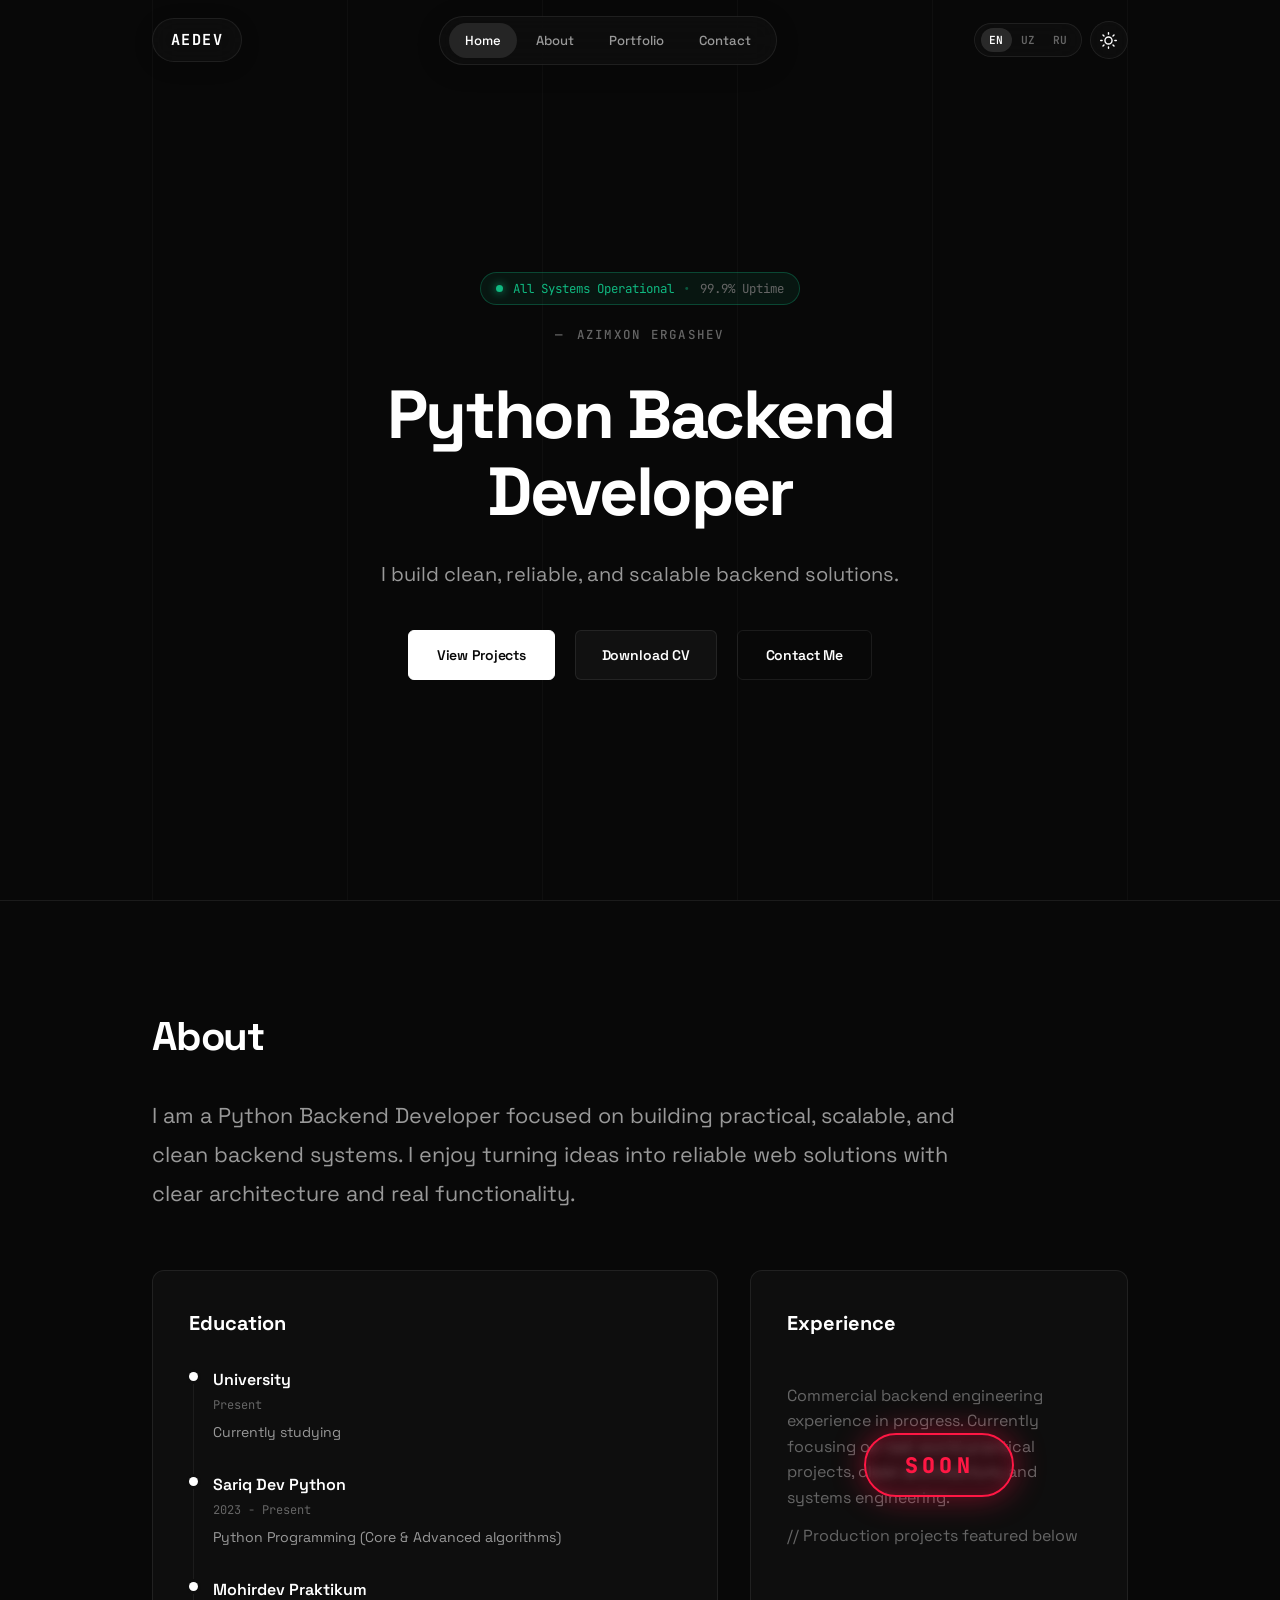
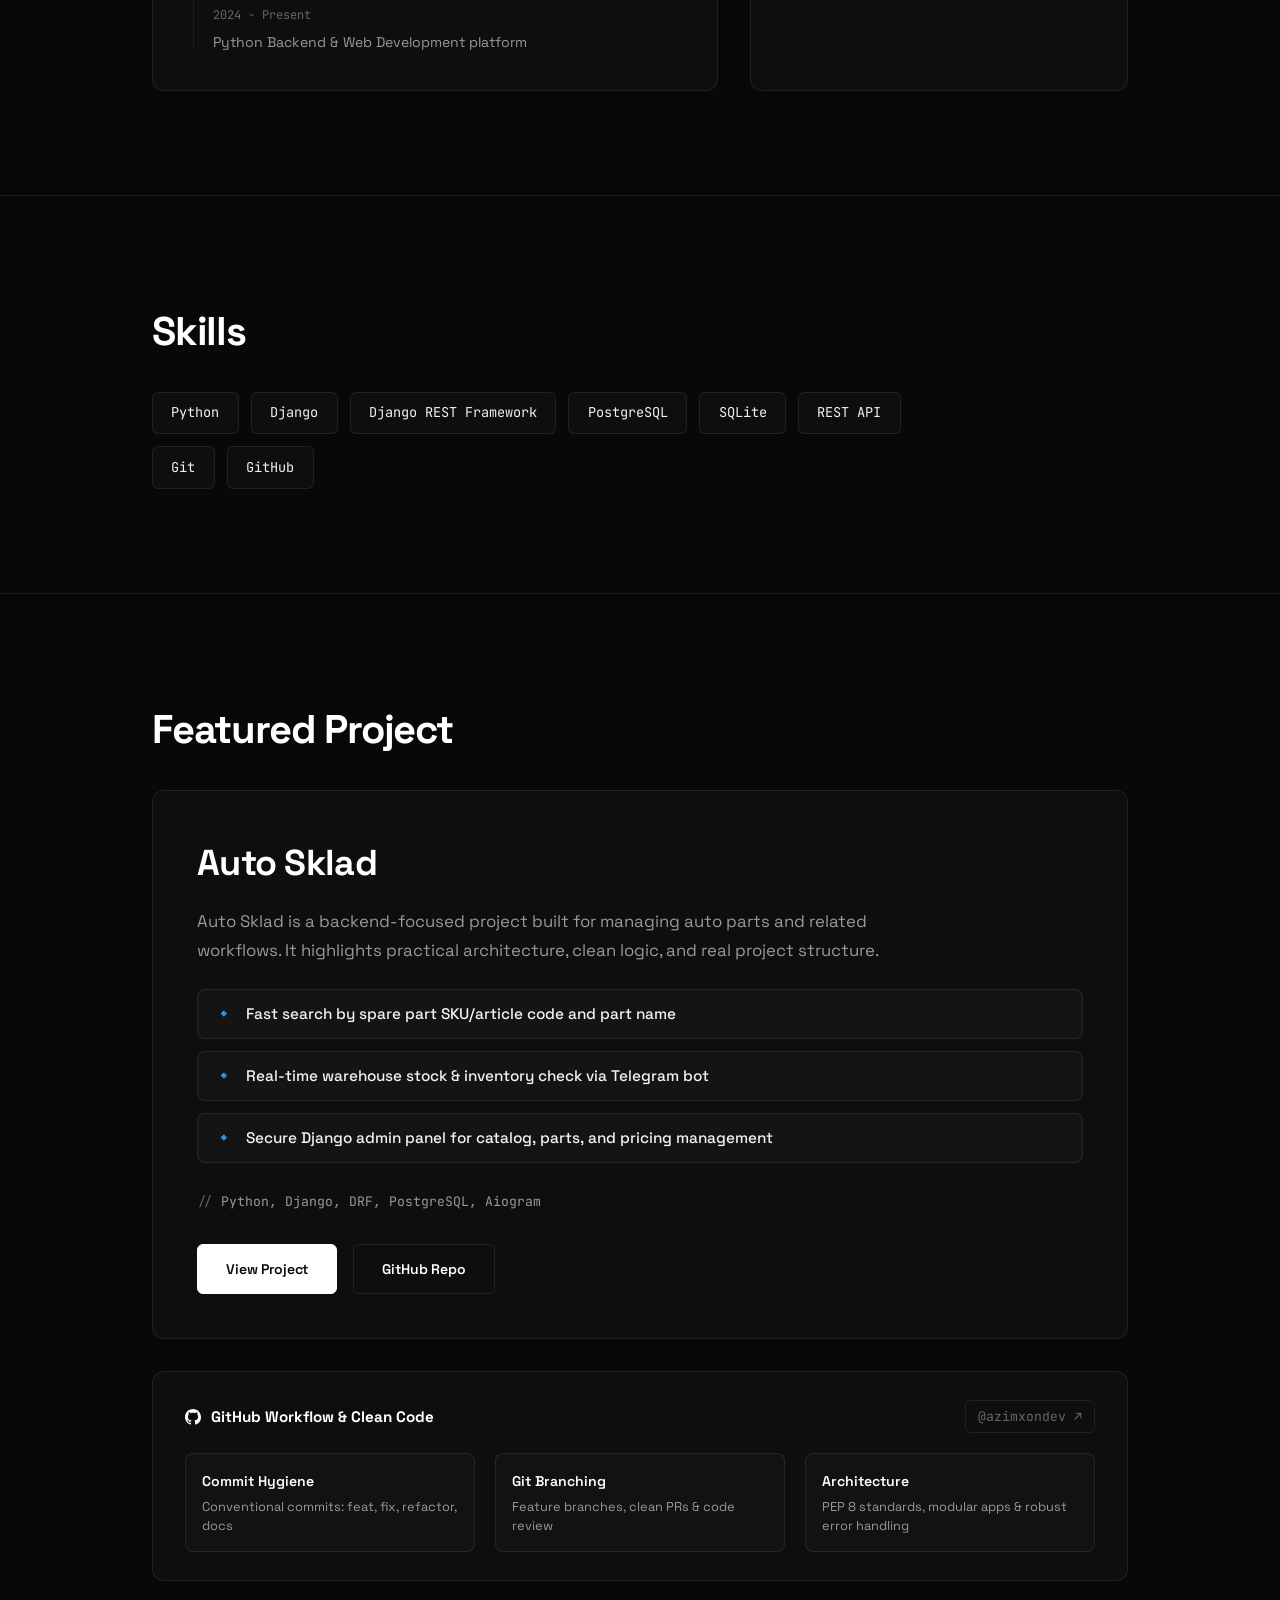
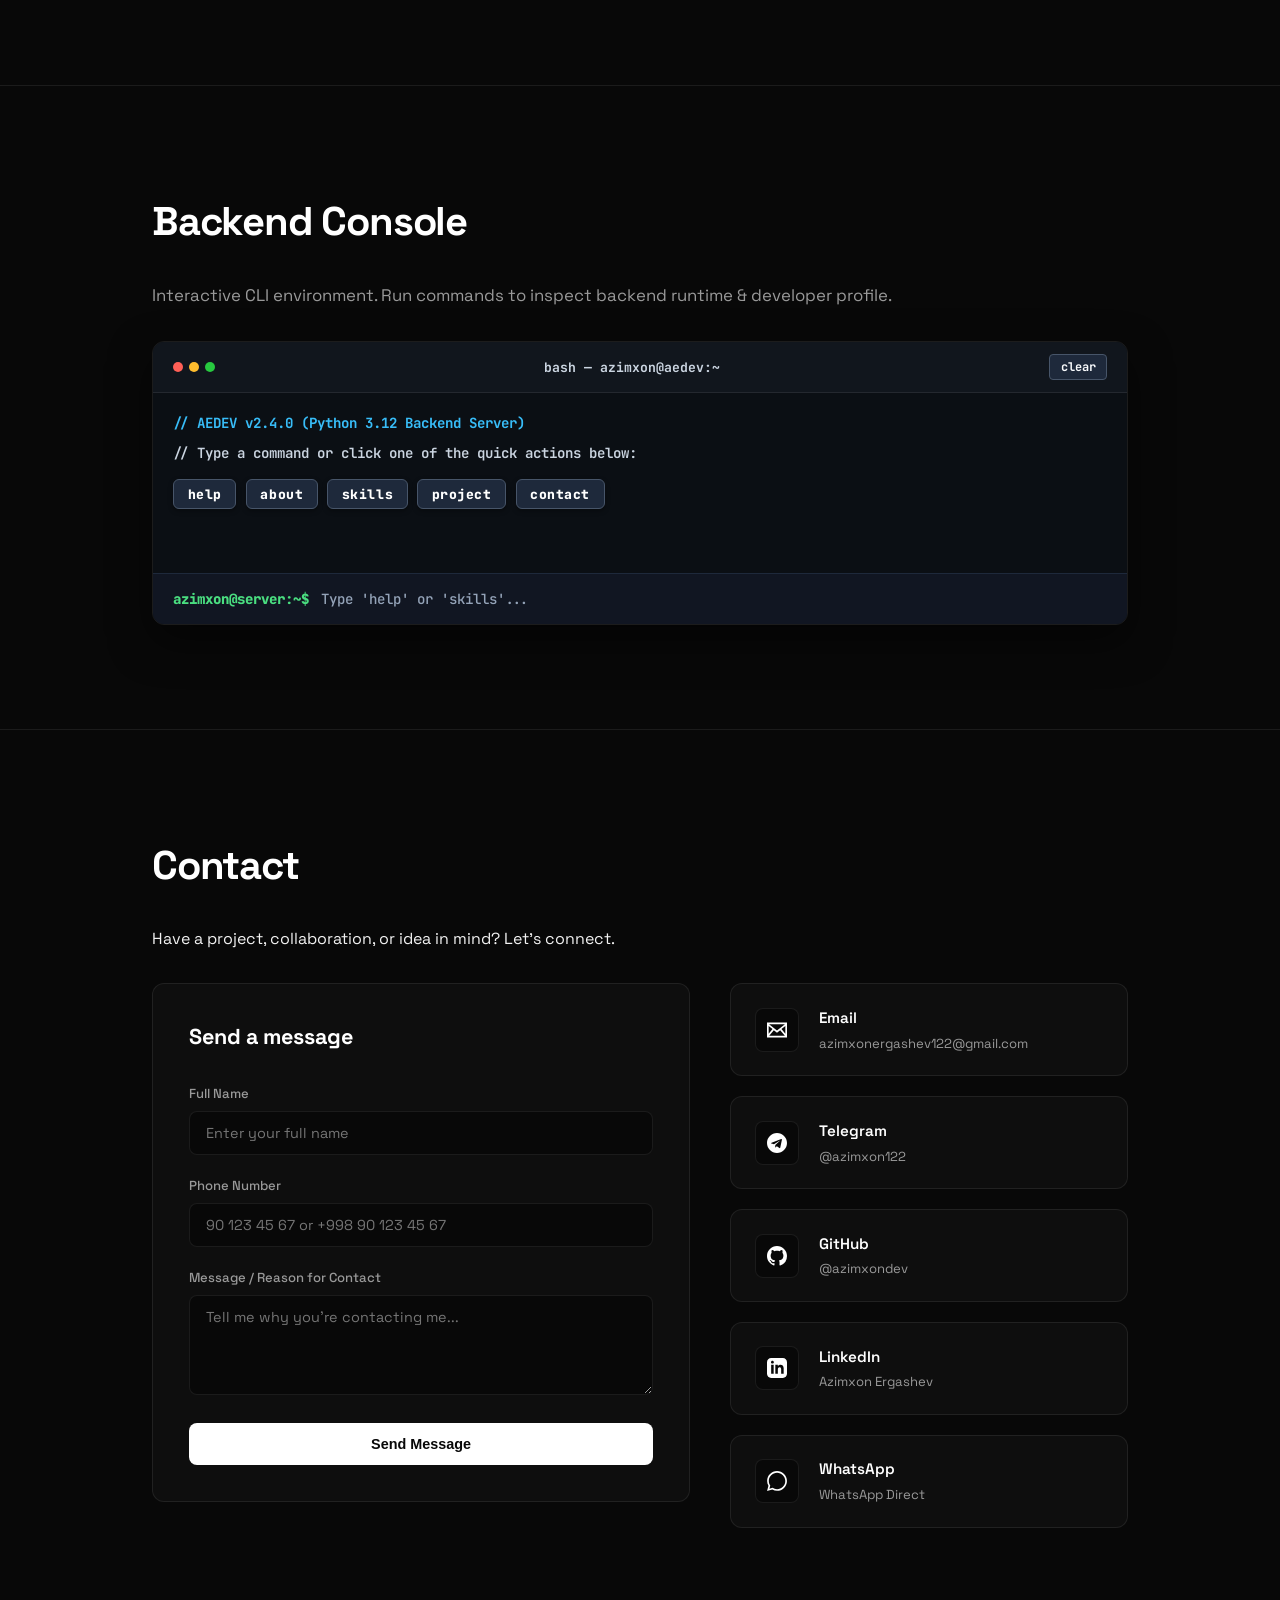
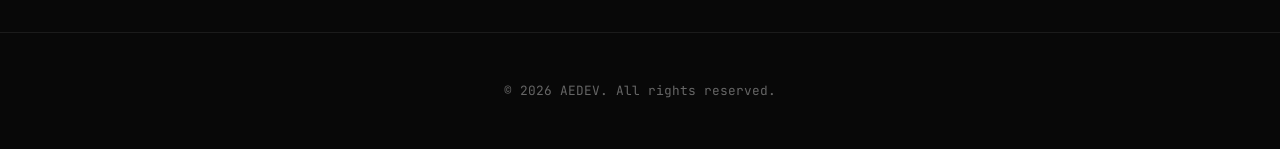
==== commit 1978a435: "feat: support optional +998 uzbek phone code and clean error handling" ====
--- a/frontend/index.html
+++ b/frontend/index.html
@@ -355,7 +355,7 @@
 
               <div class="form-item">
                 <label for="input-phone" data-i18n="form.phone">Phone Number</label>
-                <input type="tel" id="input-phone" name="phone" placeholder="+998 90 123 45 67" required minlength="7" maxlength="25" data-i18n-placeholder="form.phonePlaceholder" autocomplete="tel">
+                <input type="tel" id="input-phone" name="phone" placeholder="90 123 45 67 yoki +998 90 123 45 67" required minlength="7" maxlength="25" data-i18n-placeholder="form.phonePlaceholder" autocomplete="tel">
                 <span class="field-error-msg" id="phone-error" style="display:none;"></span>
               </div>
 
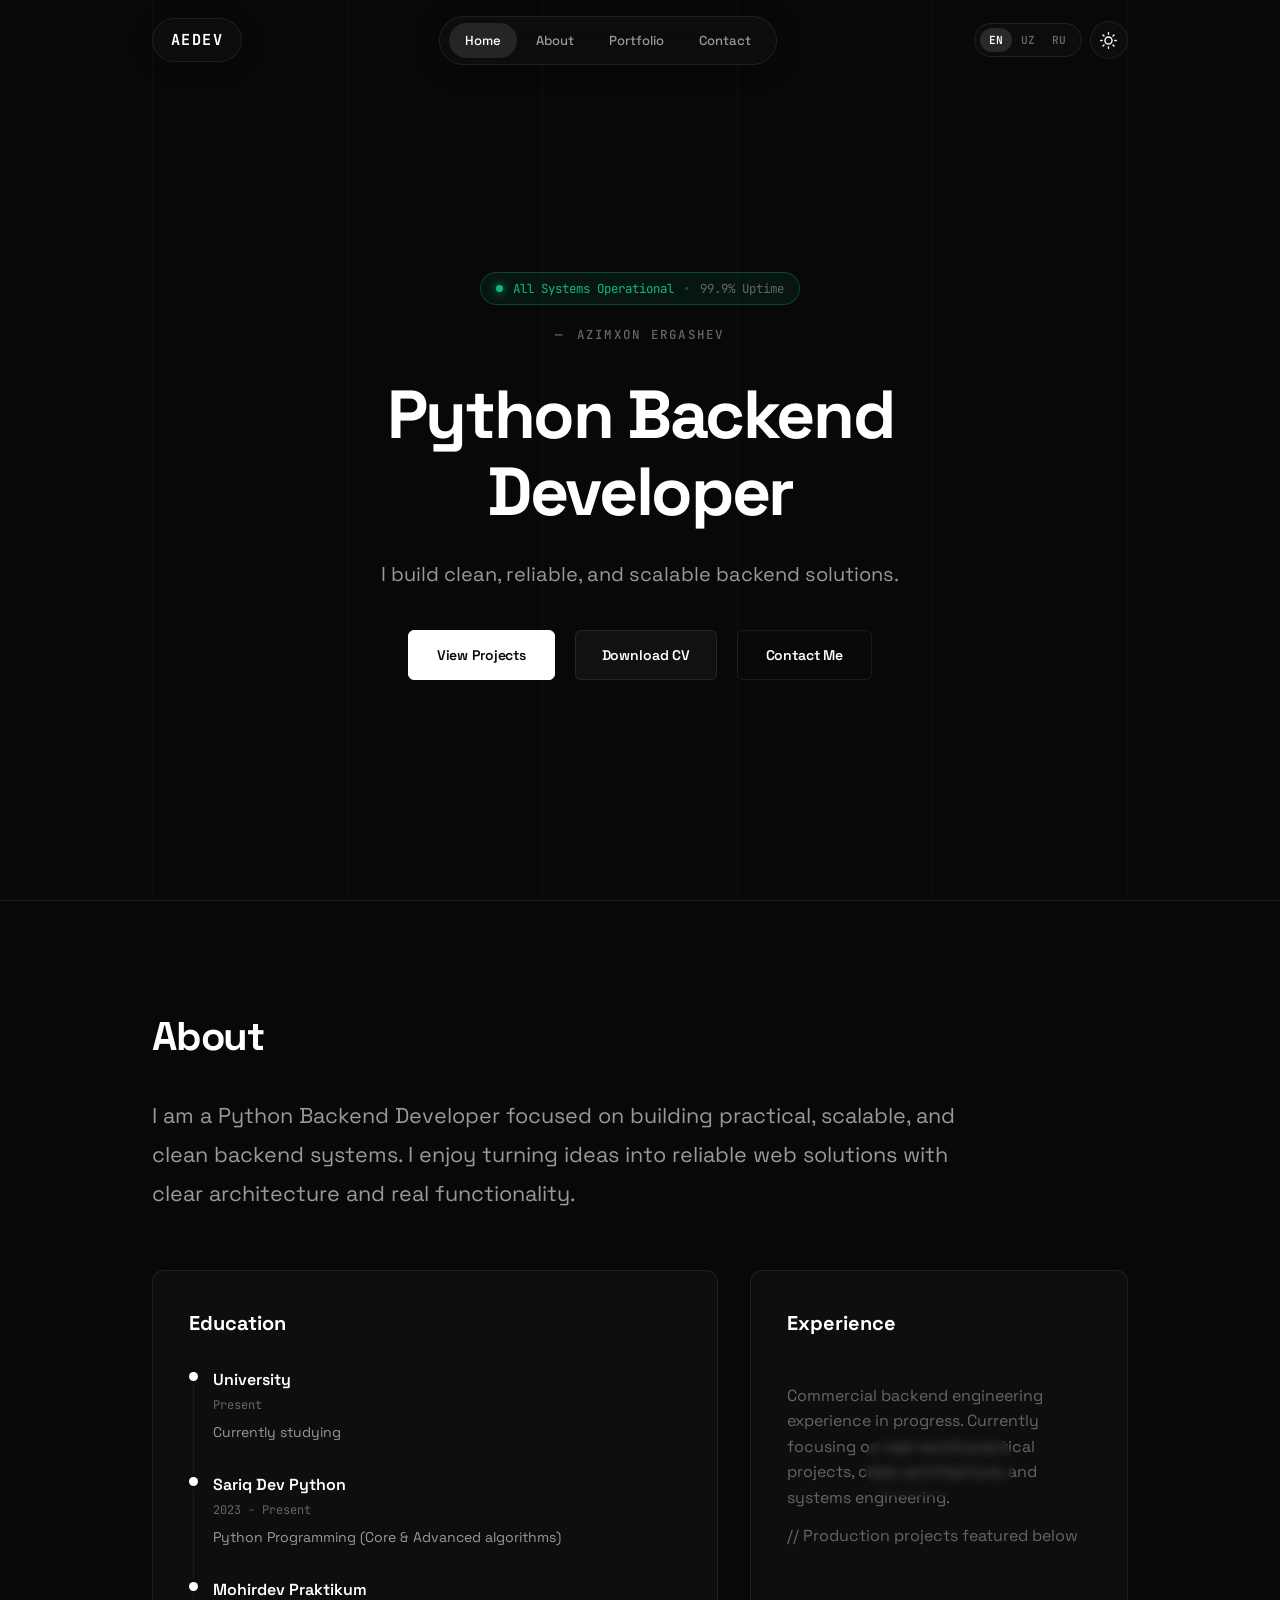
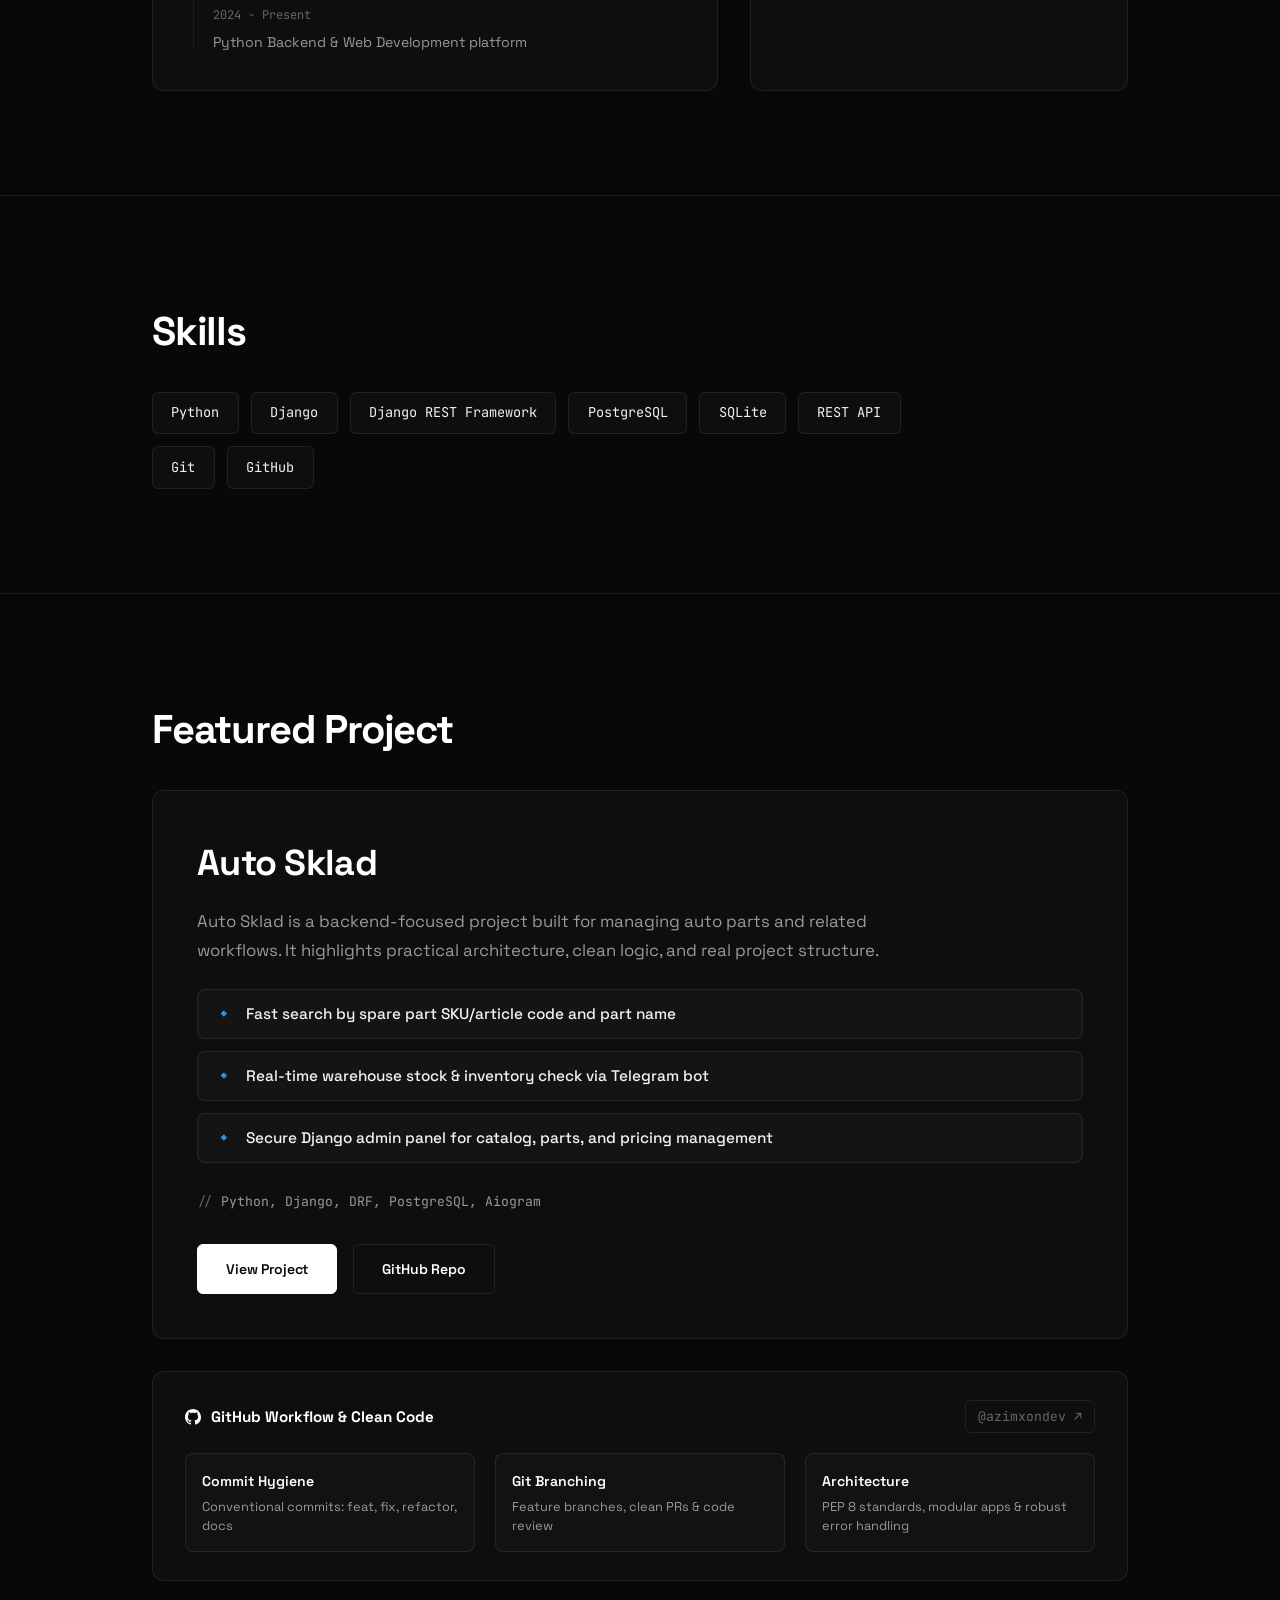
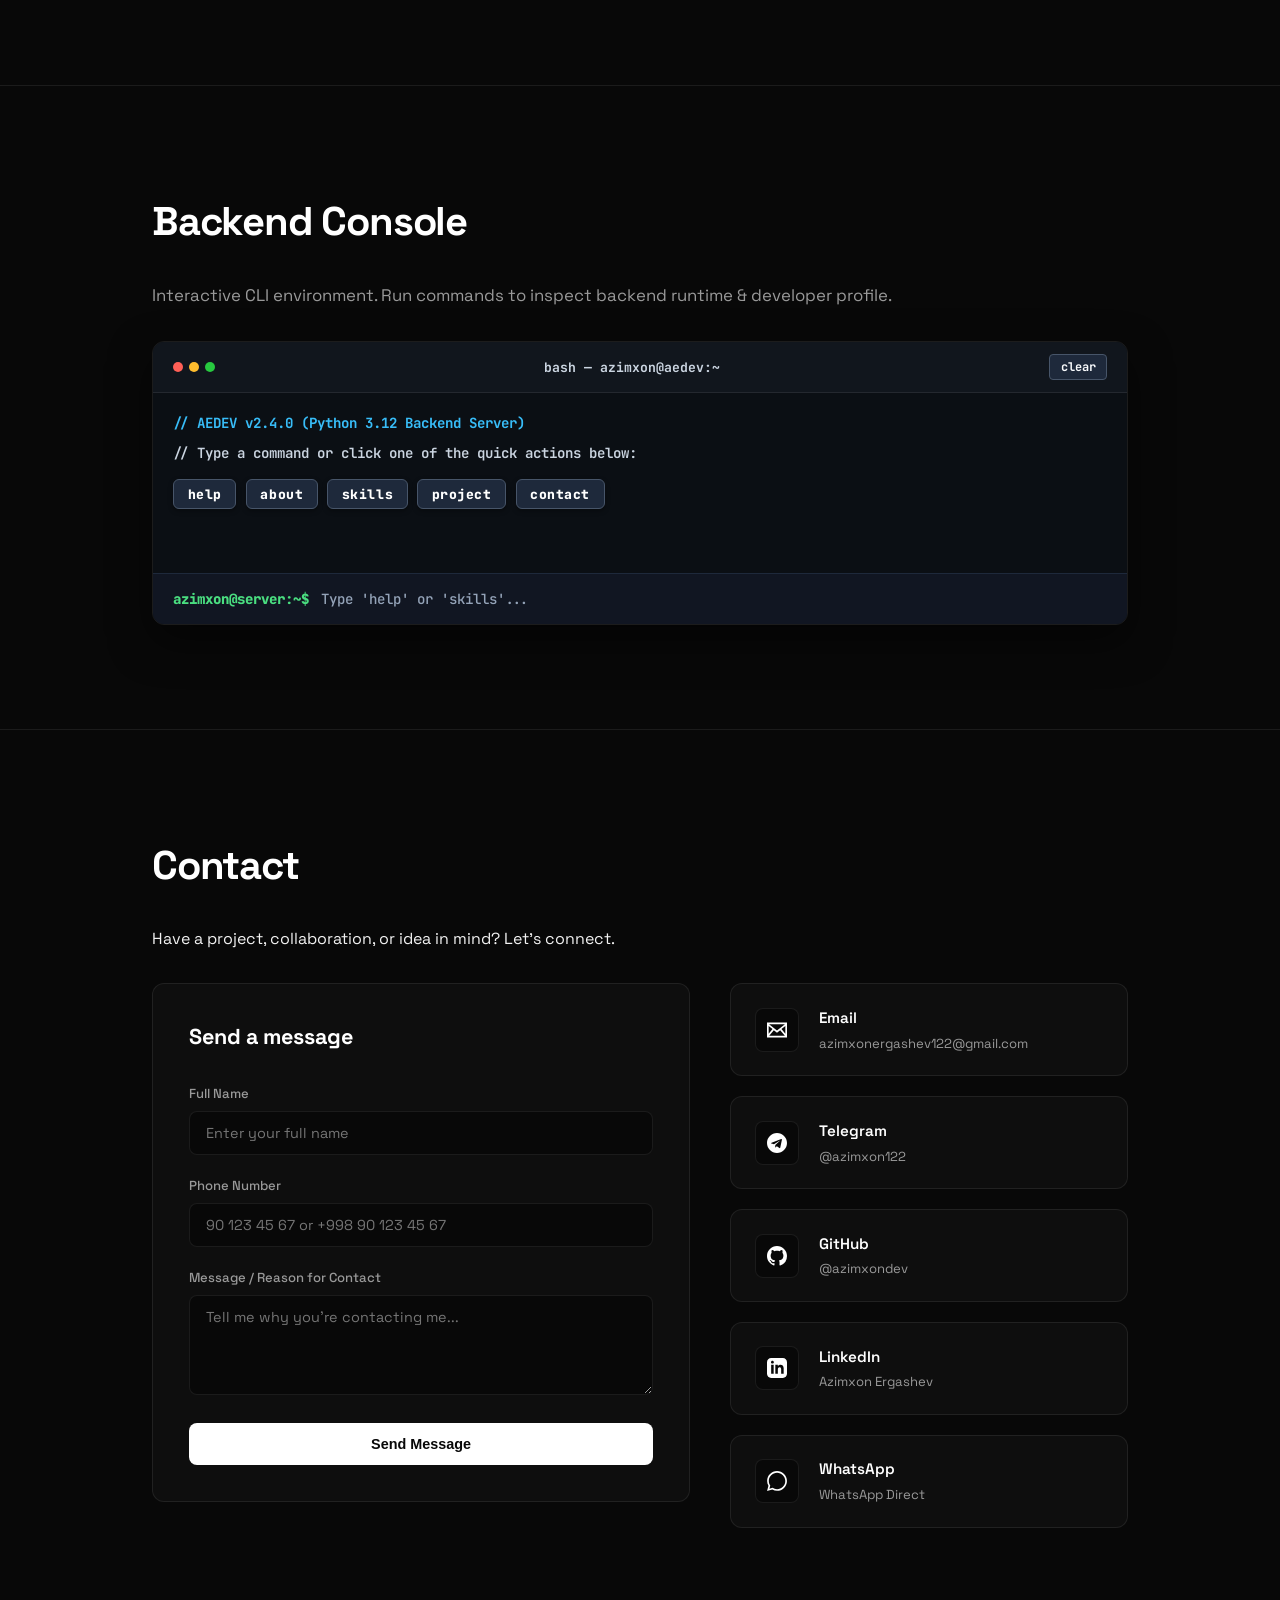
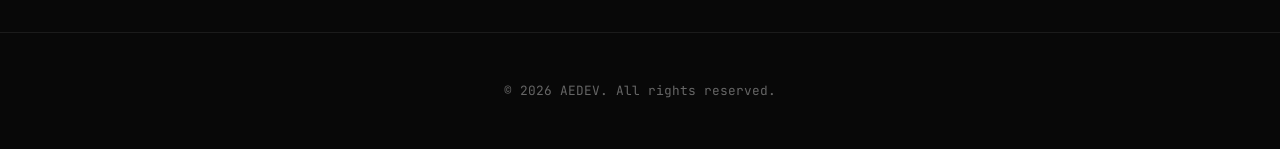
==== commit 1f719b5e: "fix: route external domains to live Render backend and add cache-busting" ====
--- a/frontend/index.html
+++ b/frontend/index.html
@@ -448,6 +448,6 @@
   </footer>
 
   <!-- Script -->
-  <script src="script.js"></script>
+  <script src="script.js?v=2.2"></script>
 </body>
 </html>
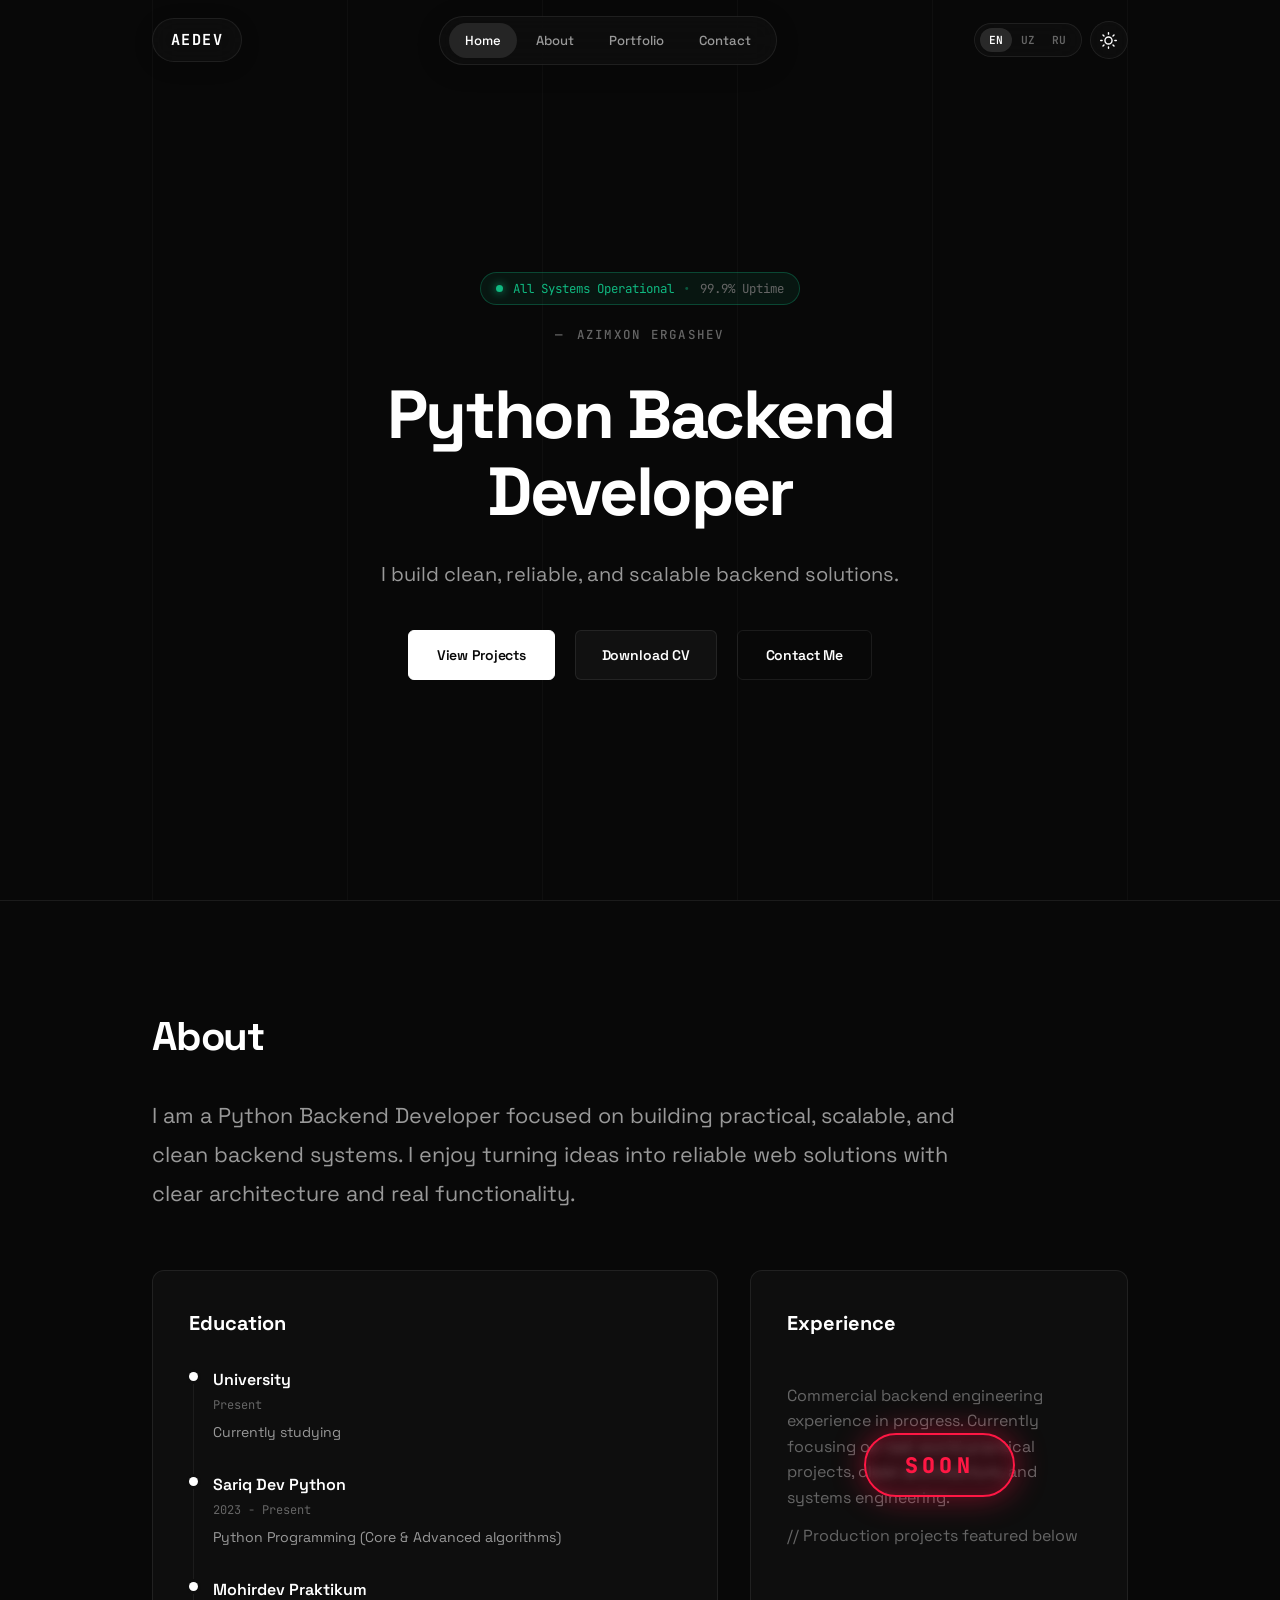
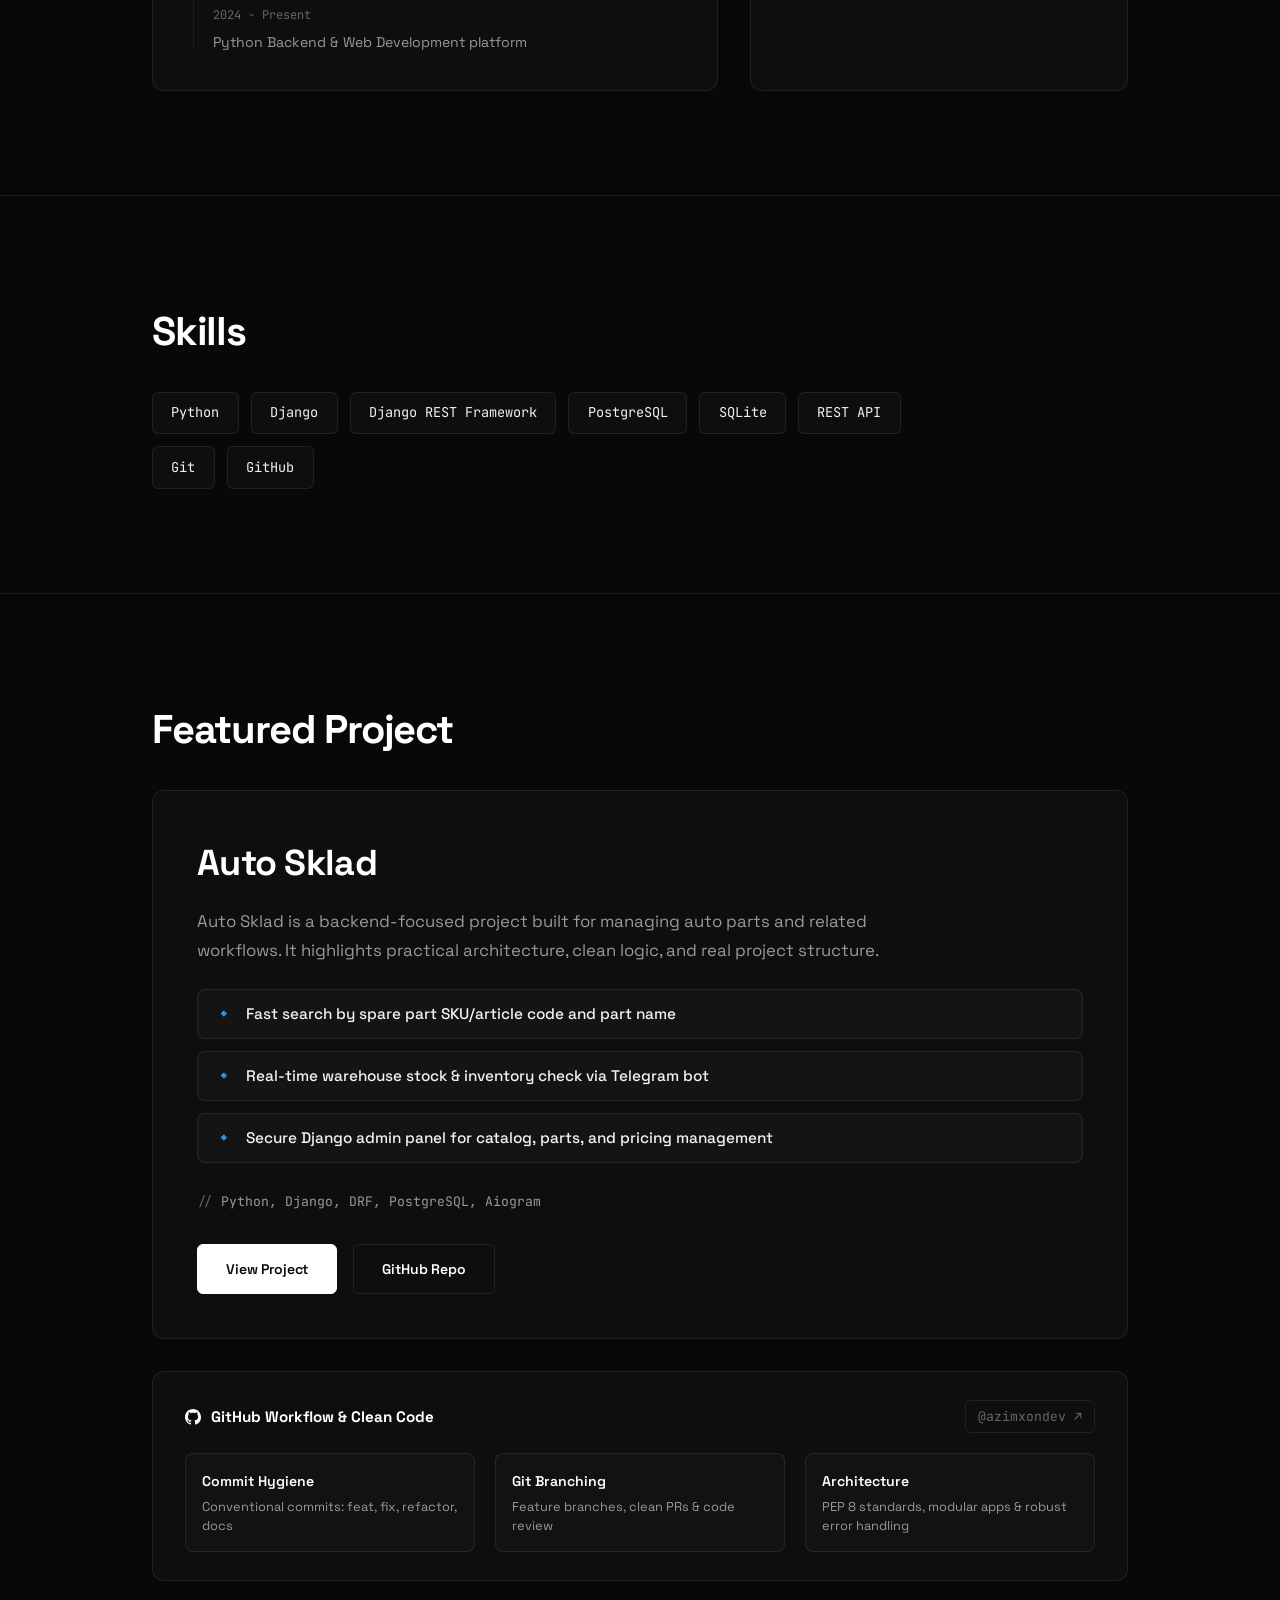
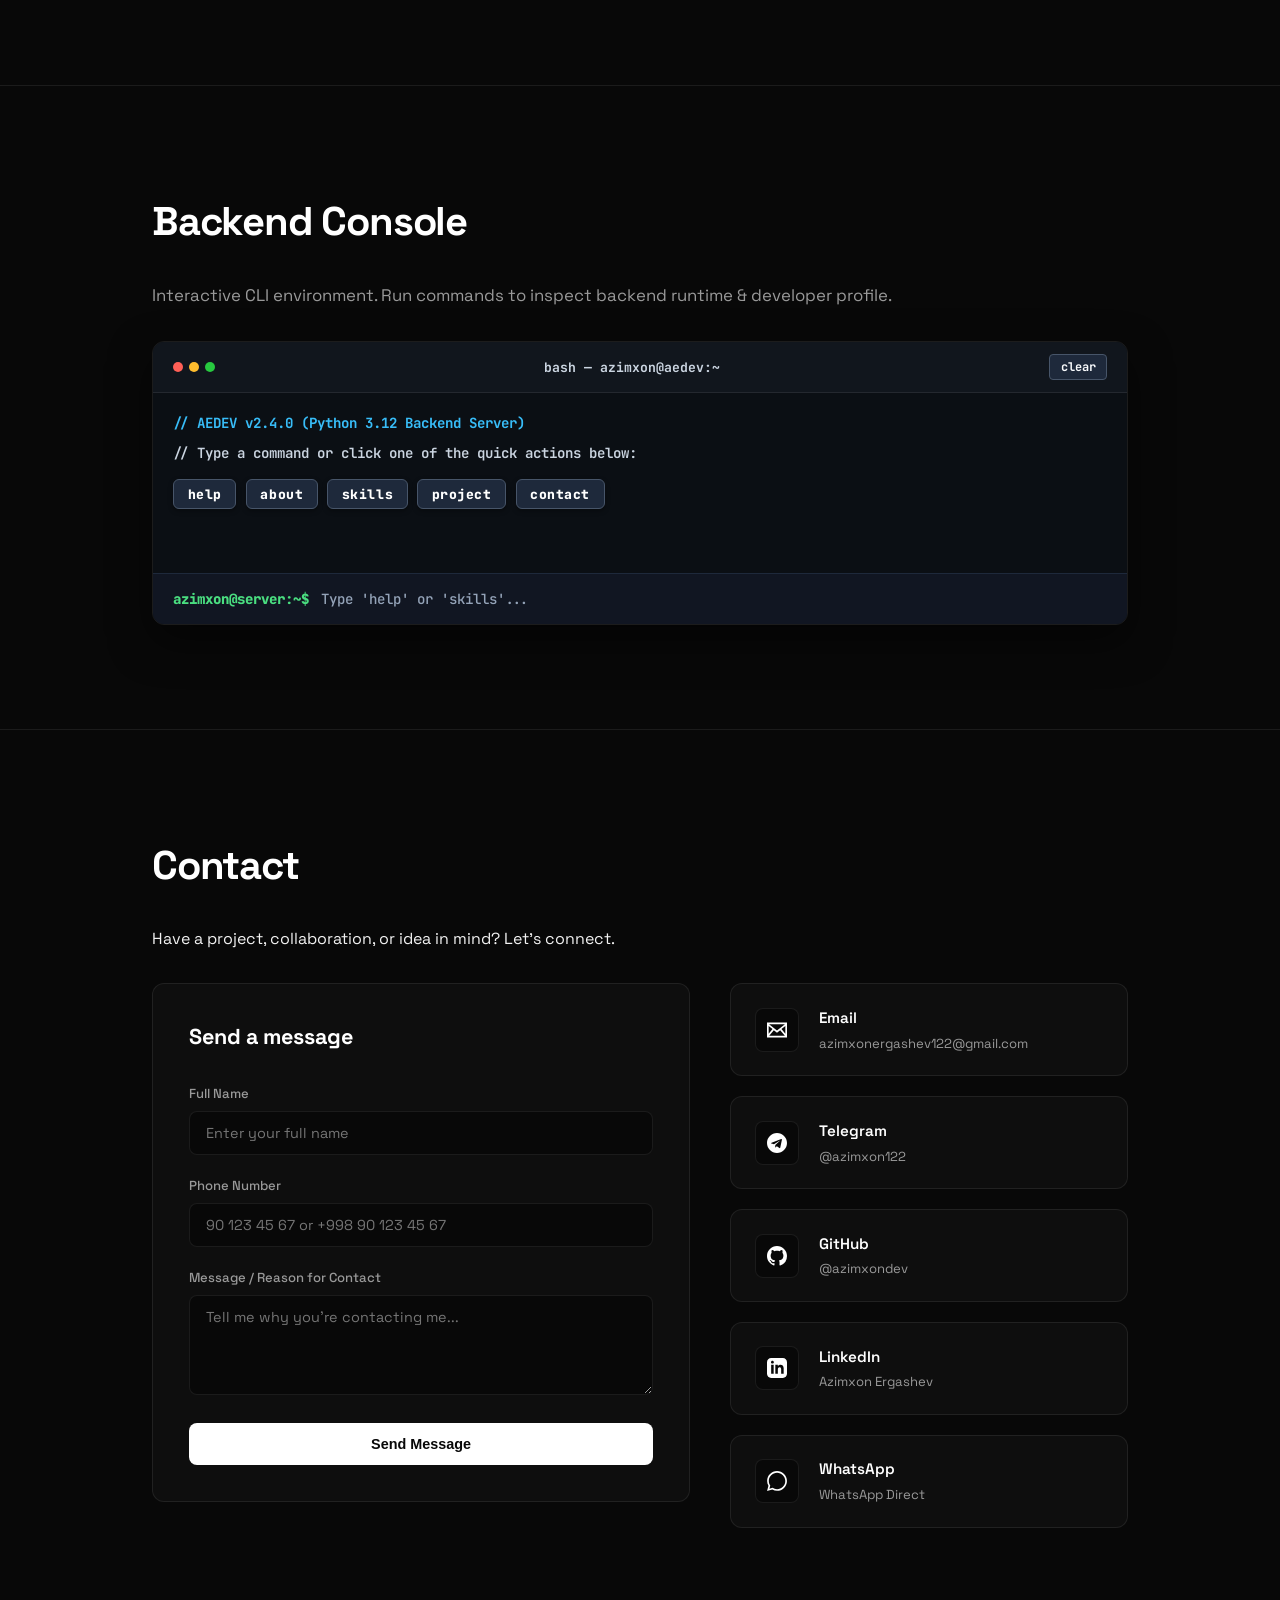
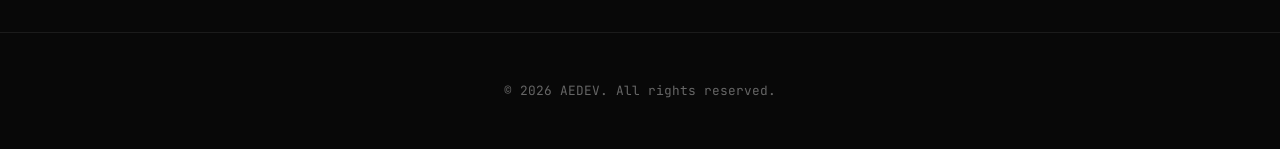
==== commit b4f11295: "fix: robust success status handling and increase rate limit" ====
--- a/frontend/index.html
+++ b/frontend/index.html
@@ -448,6 +448,6 @@
   </footer>
 
   <!-- Script -->
-  <script src="script.js?v=2.2"></script>
+  <script src="script.js?v=2.3"></script>
 </body>
 </html>
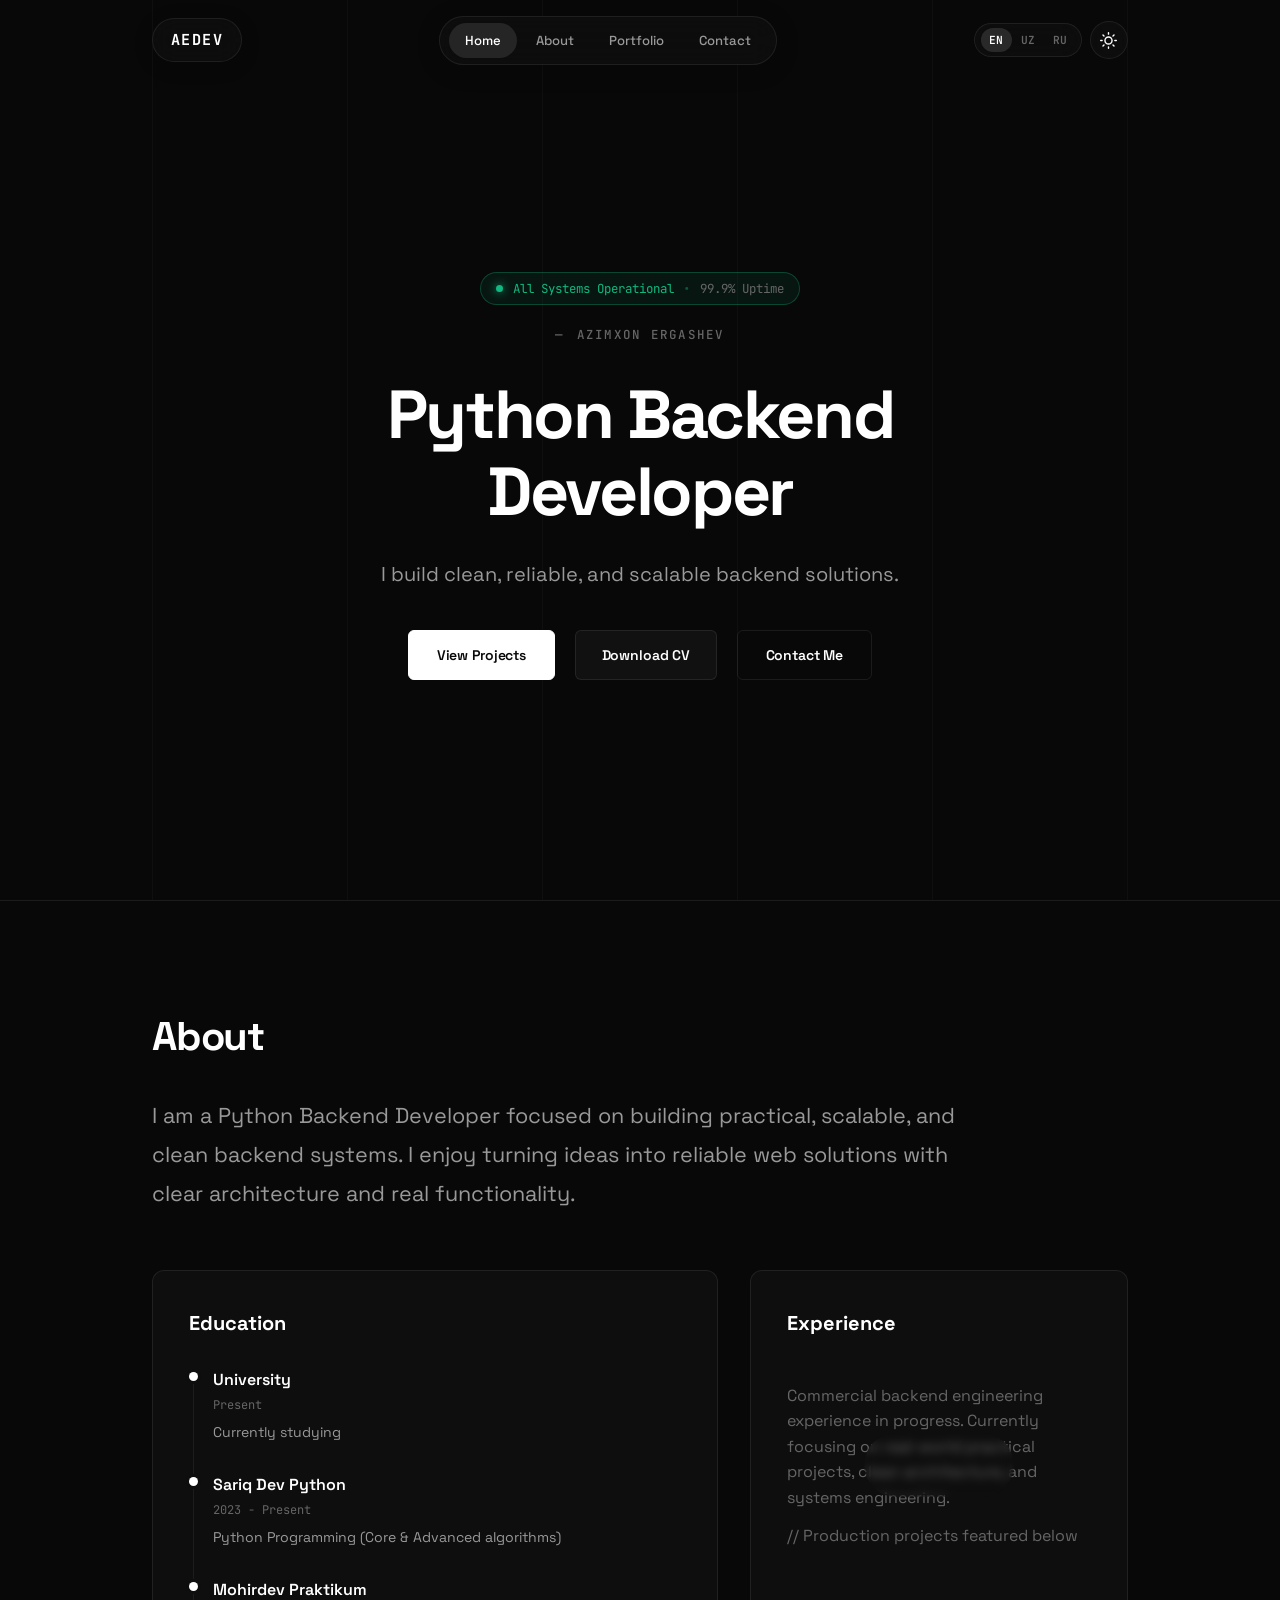
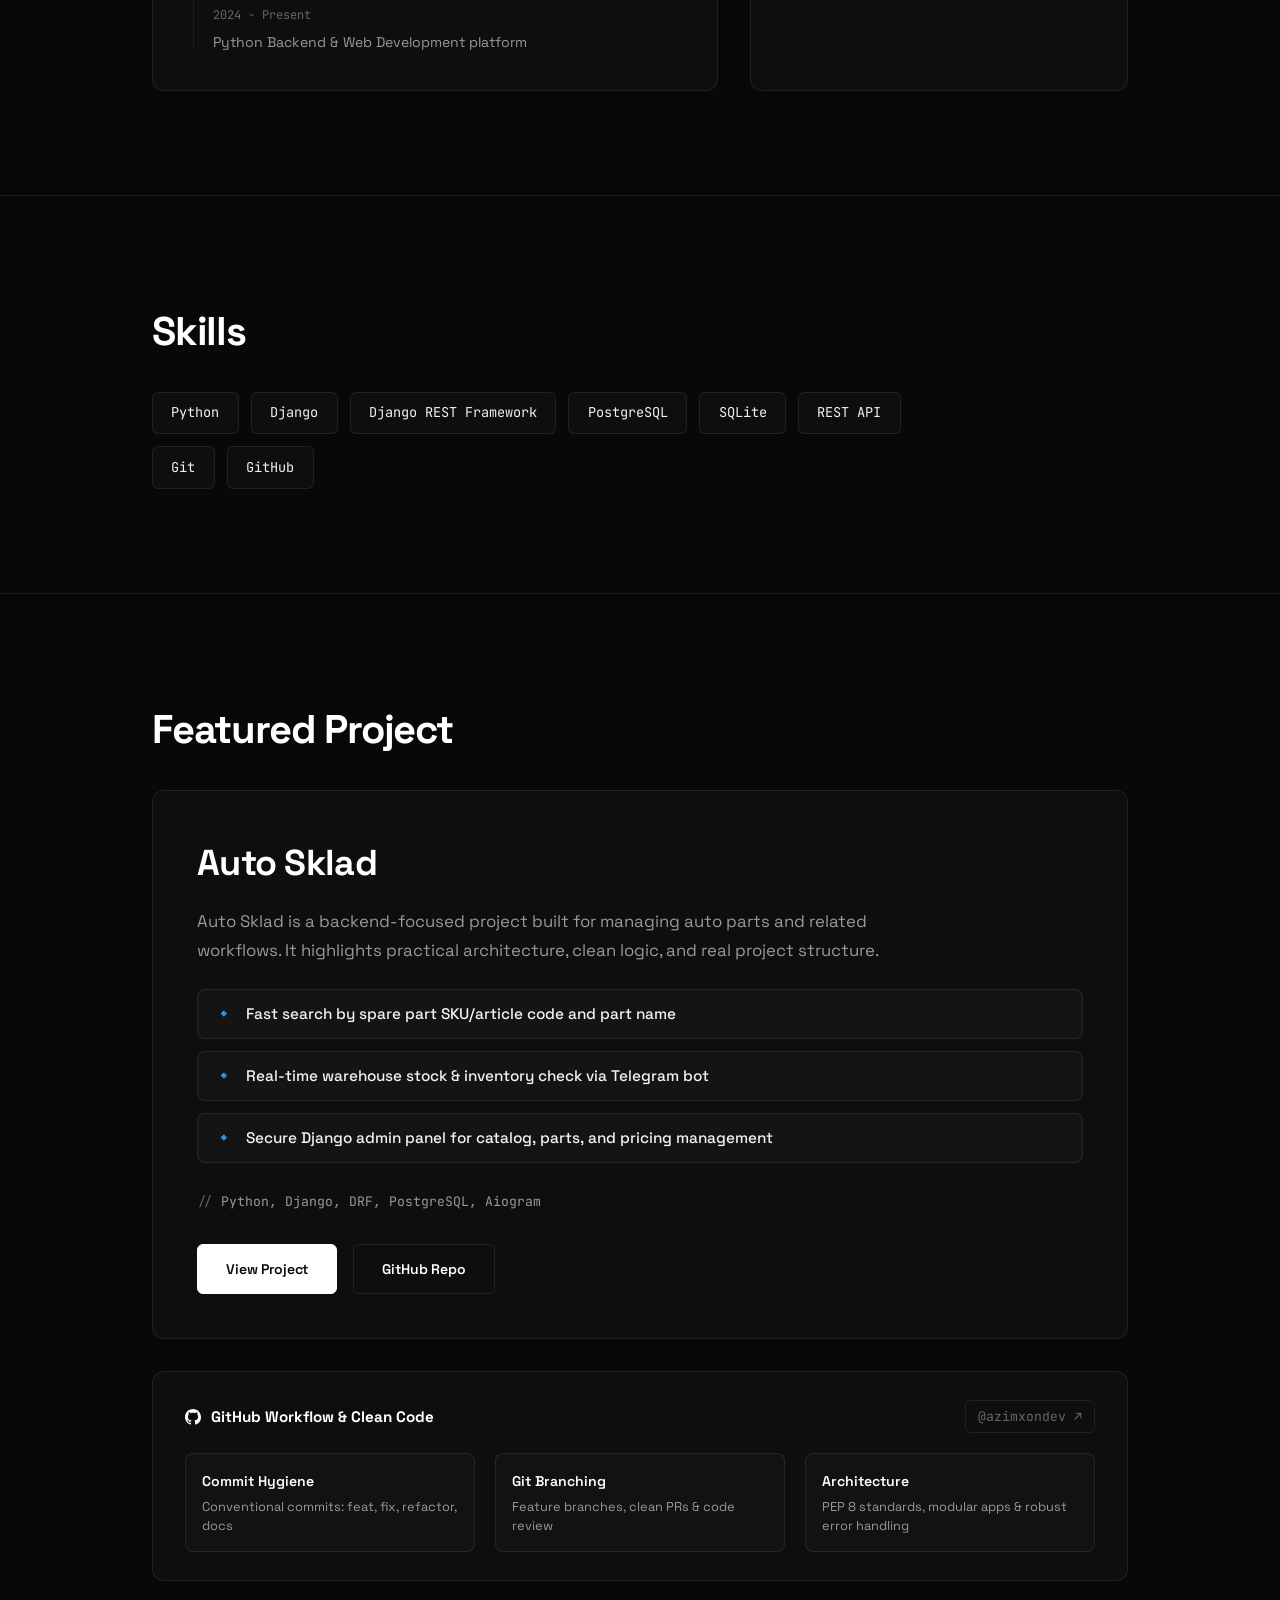
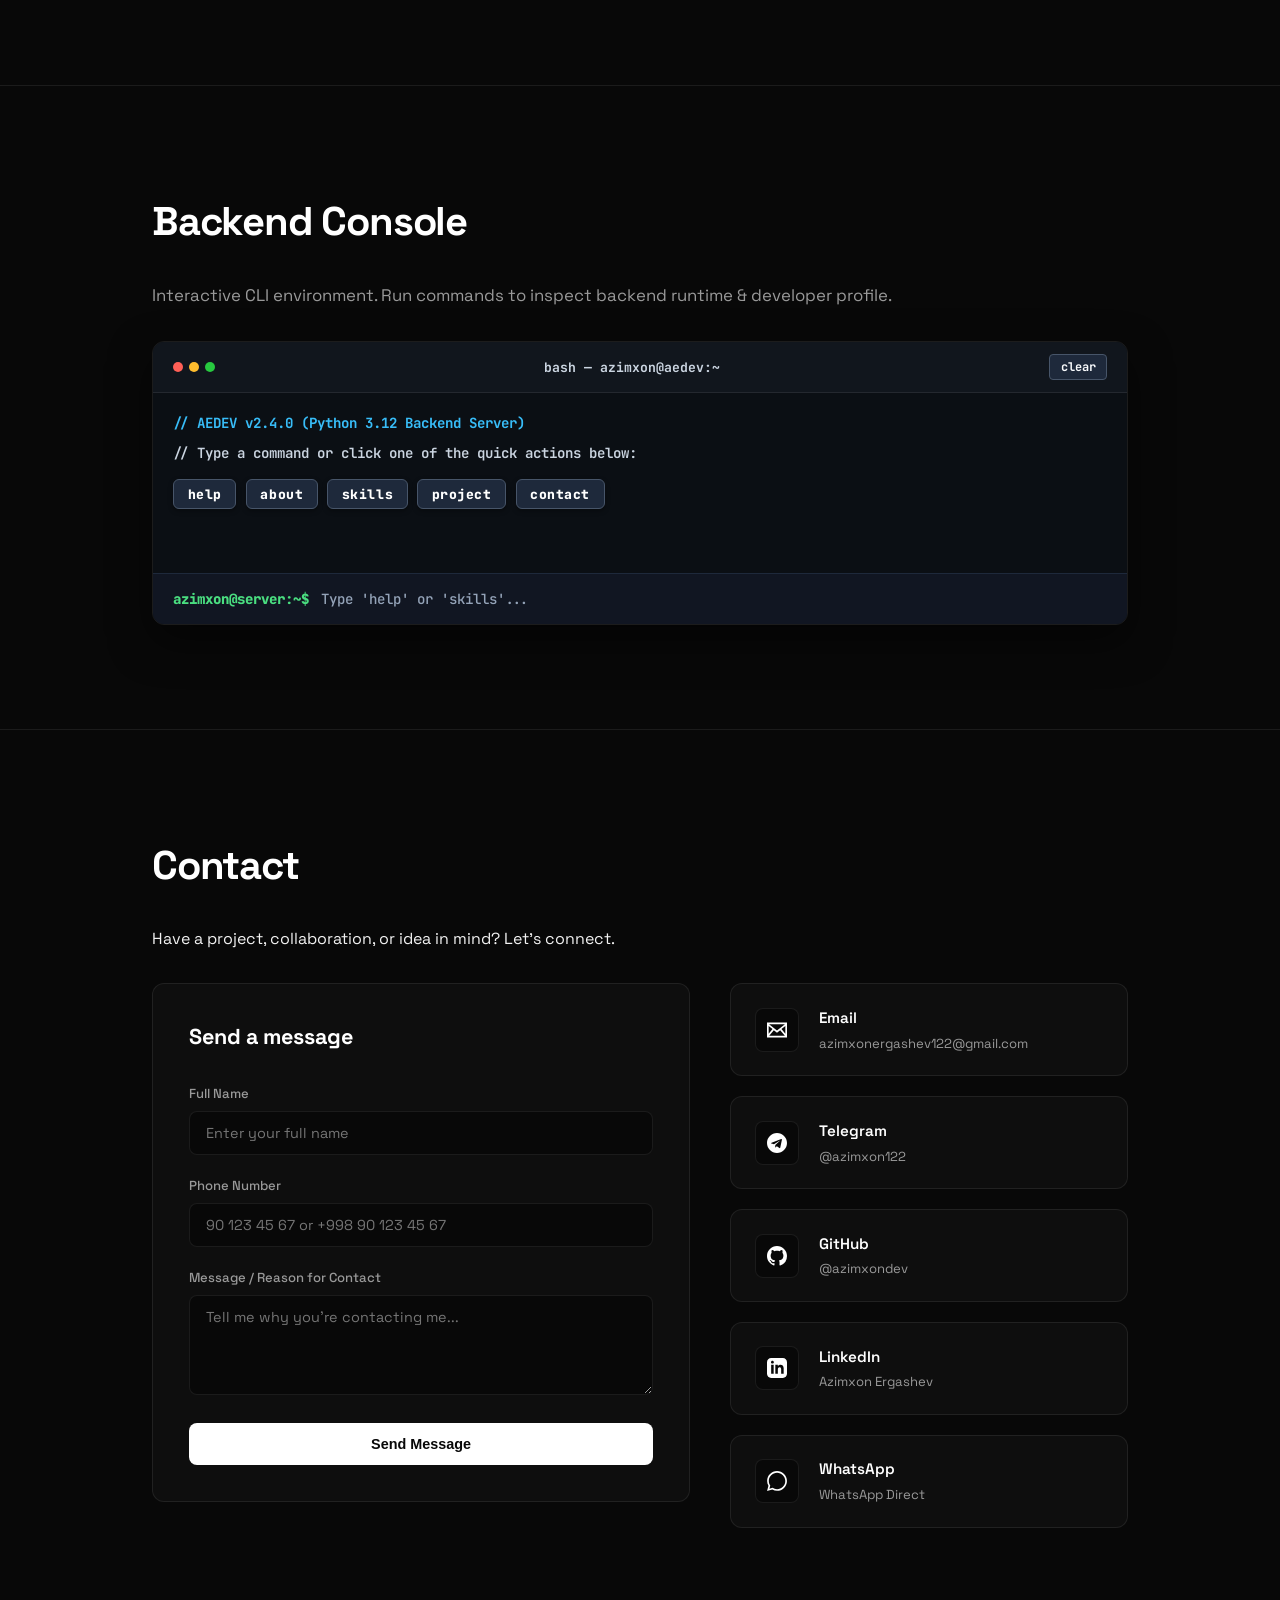
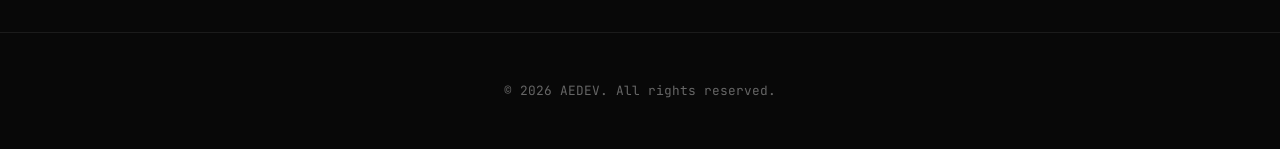
==== commit 6c2f1e38: "fix: resolve currentLanguage ReferenceError causing catch block on success" ====
--- a/frontend/index.html
+++ b/frontend/index.html
@@ -448,6 +448,6 @@
   </footer>
 
   <!-- Script -->
-  <script src="script.js?v=2.3"></script>
+  <script src="script.js?v=2.4"></script>
 </body>
 </html>
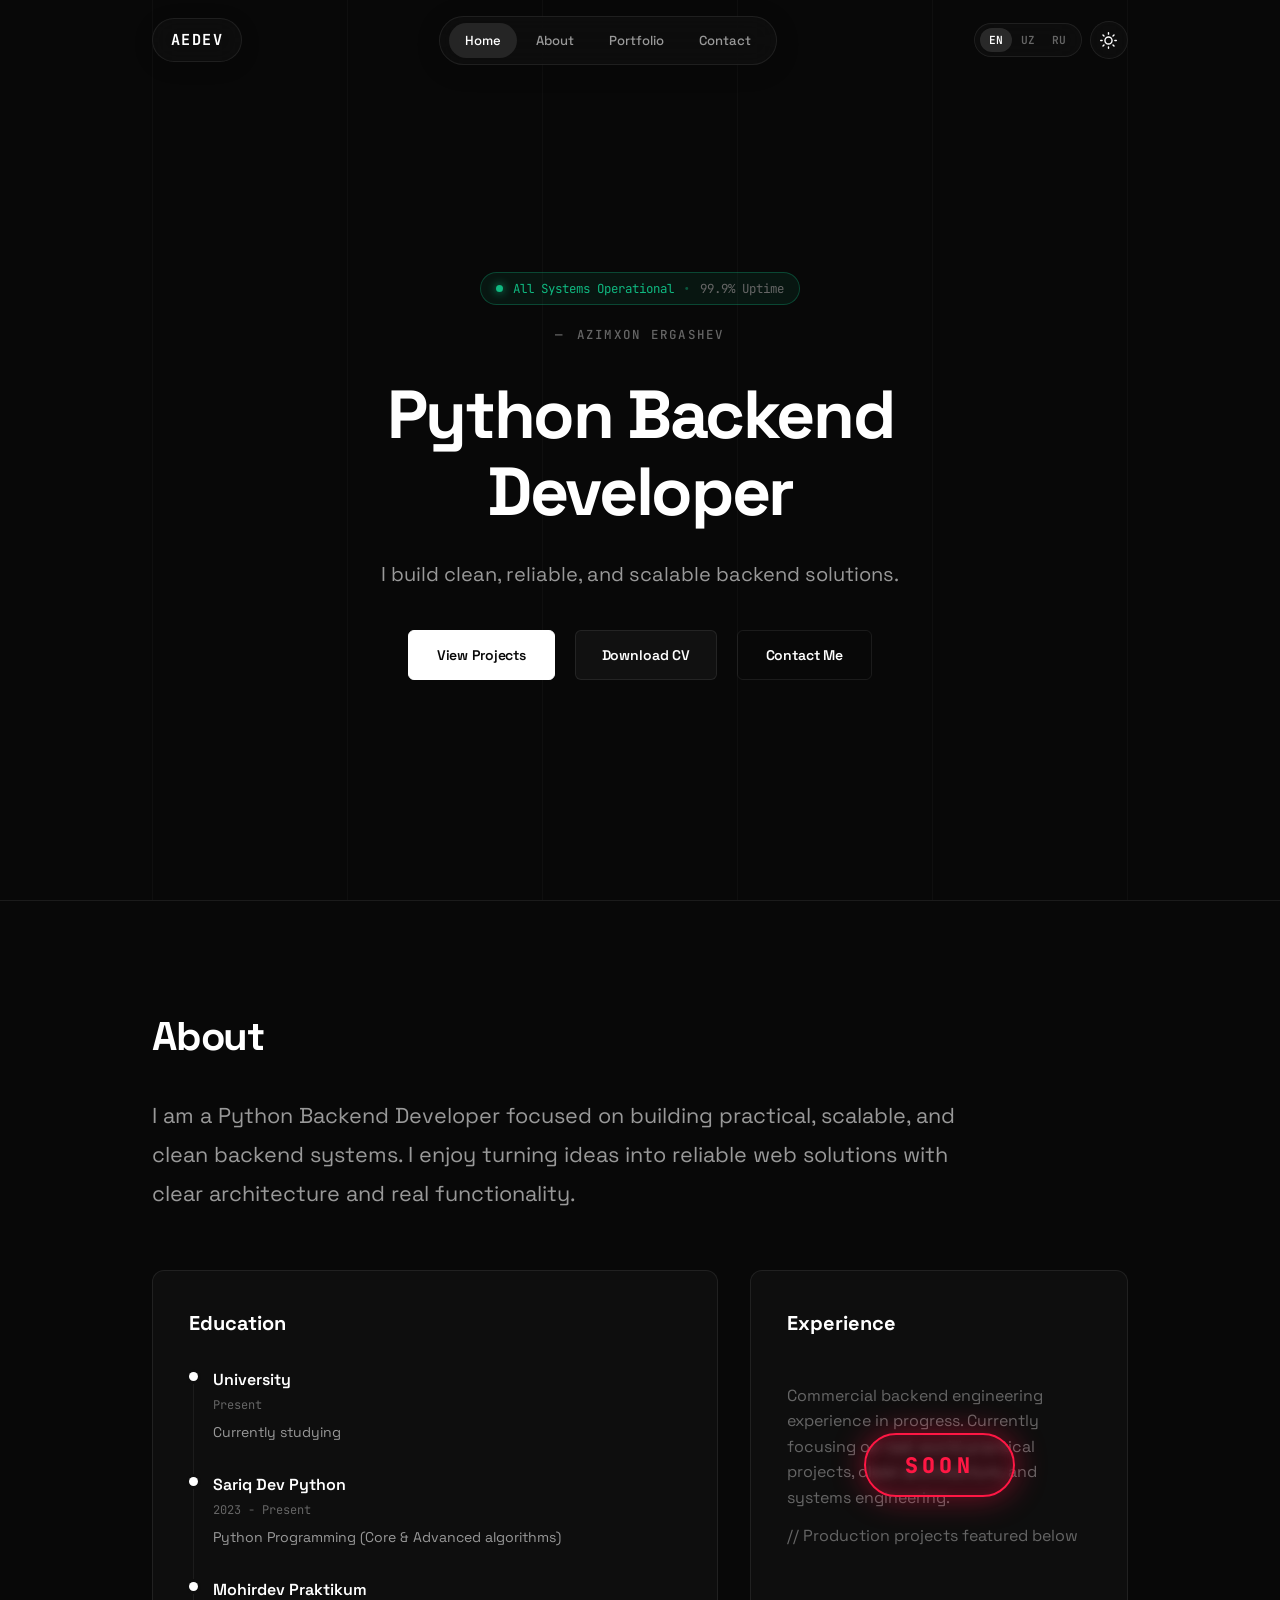
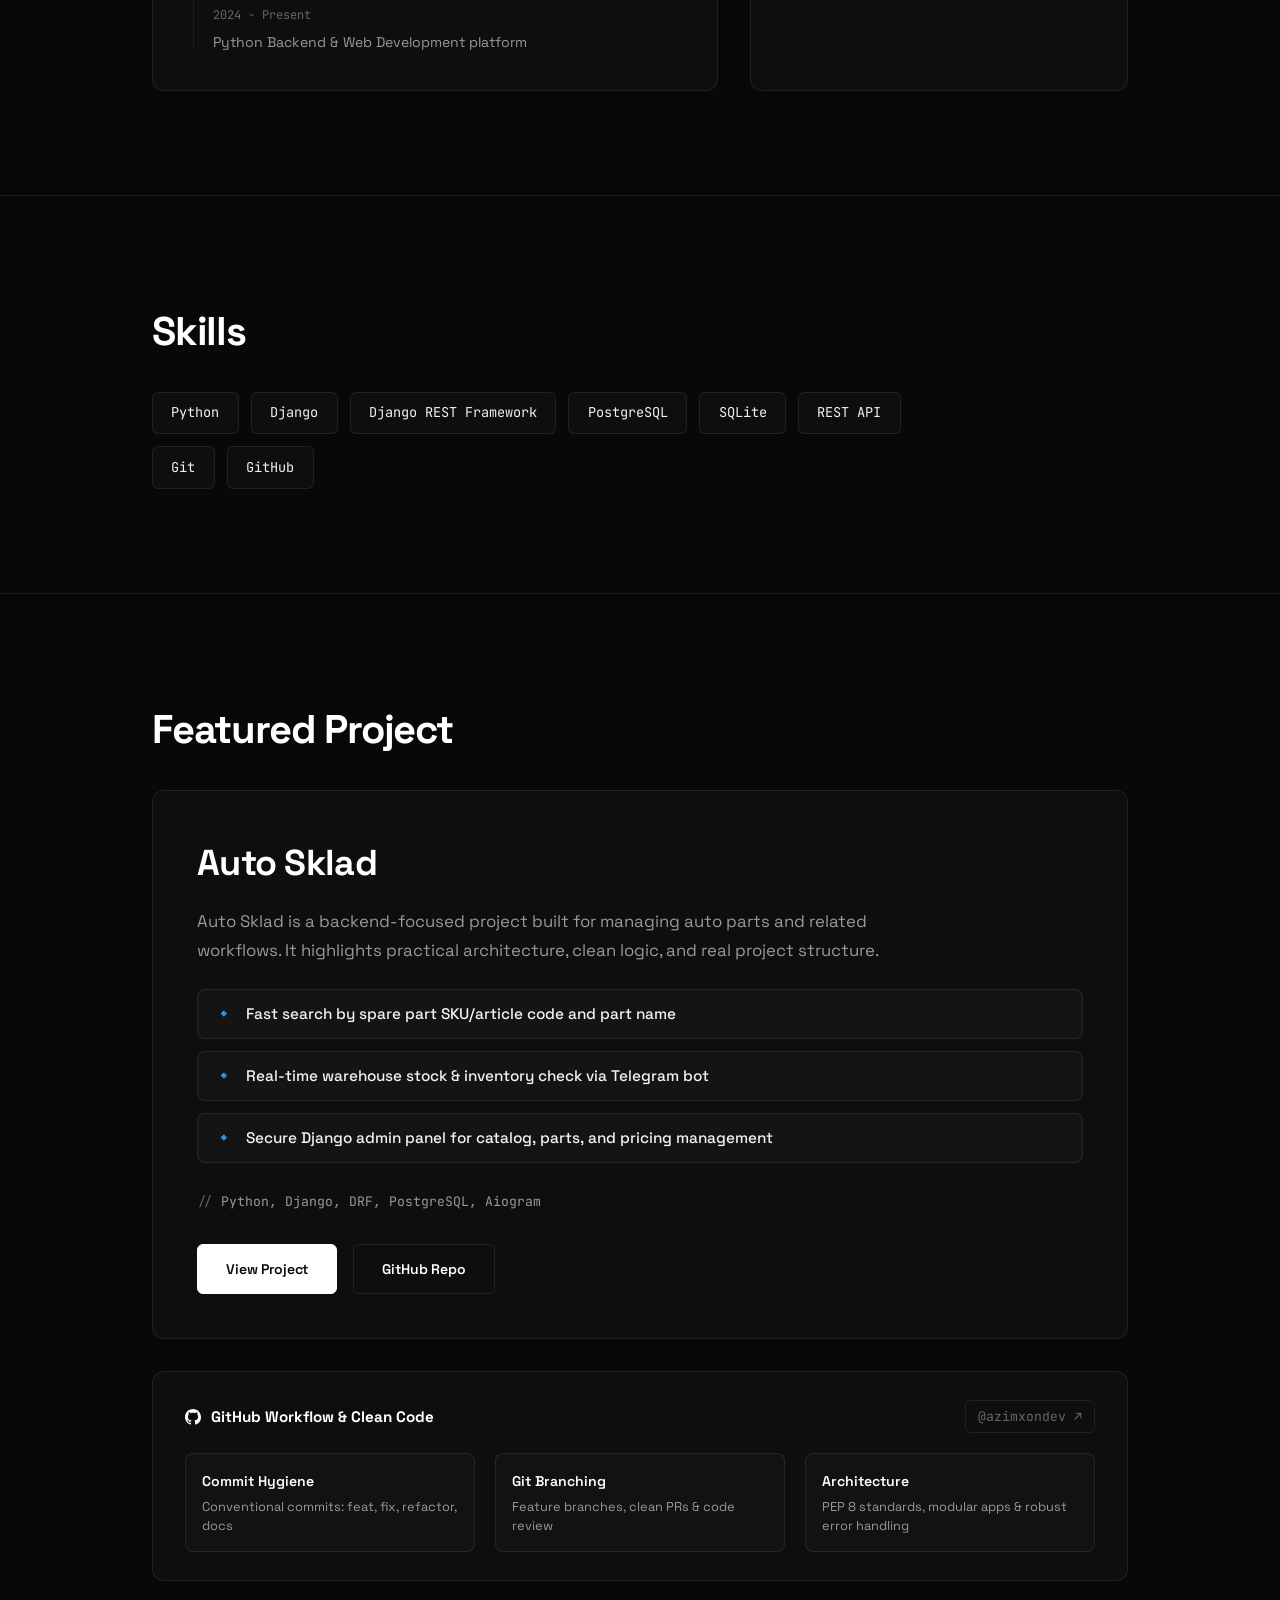
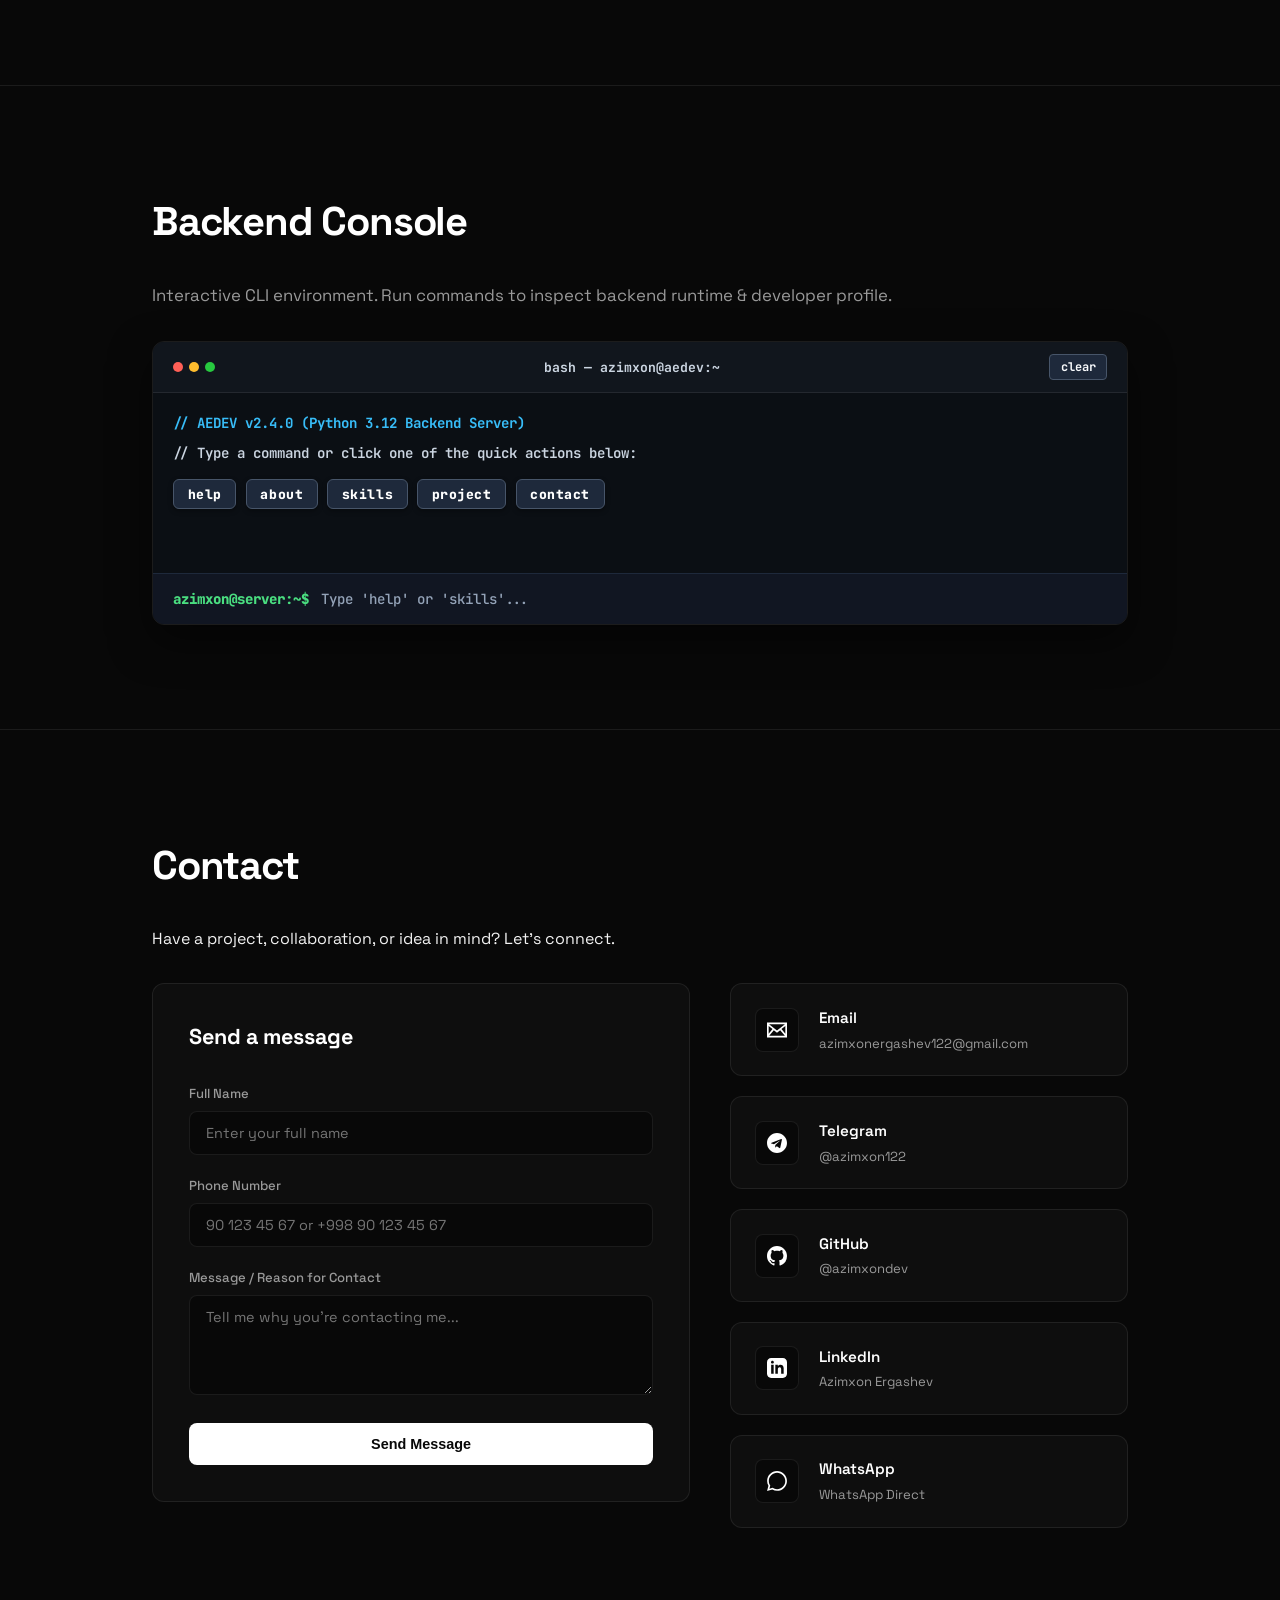
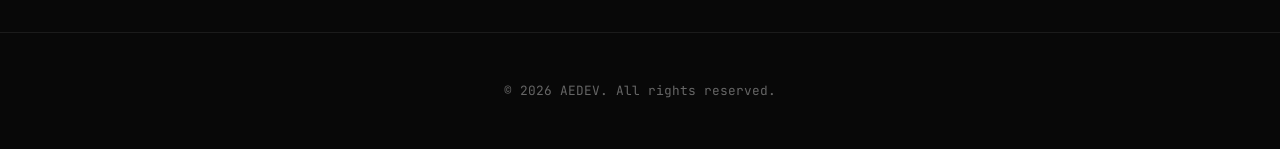
==== commit 02b0081f: "fix: enforce strict phone validation for 12-digit and 9-digit formats with inline errors" ====
--- a/frontend/index.html
+++ b/frontend/index.html
@@ -31,7 +31,7 @@
   <link href="https://fonts.googleapis.com/css2?family=JetBrains+Mono:wght@400;500;600&family=Space+Grotesk:wght@400;500;600;700;800&display=swap" rel="stylesheet">
 
   <!-- Stylesheet -->
-  <link rel="stylesheet" href="style.css">
+  <link rel="stylesheet" href="style.css?v=2.5">
 </head>
 <body>
 
@@ -448,6 +448,6 @@
   </footer>
 
   <!-- Script -->
-  <script src="script.js?v=2.4"></script>
+  <script src="script.js?v=2.5"></script>
 </body>
 </html>
--- a/frontend/style.css
+++ b/frontend/style.css
@@ -912,6 +912,11 @@
   margin-top: 0.25rem;
 }
 
+.input-field-error {
+  border-color: #ef4444 !important;
+  box-shadow: 0 0 0 2px rgba(239, 68, 68, 0.25) !important;
+}
+
 /* Right Contact Cards Stack (Screenshot 1: Email, Telegram, GitHub, etc.) */
 .contact-cards-stack {
   display: flex;
